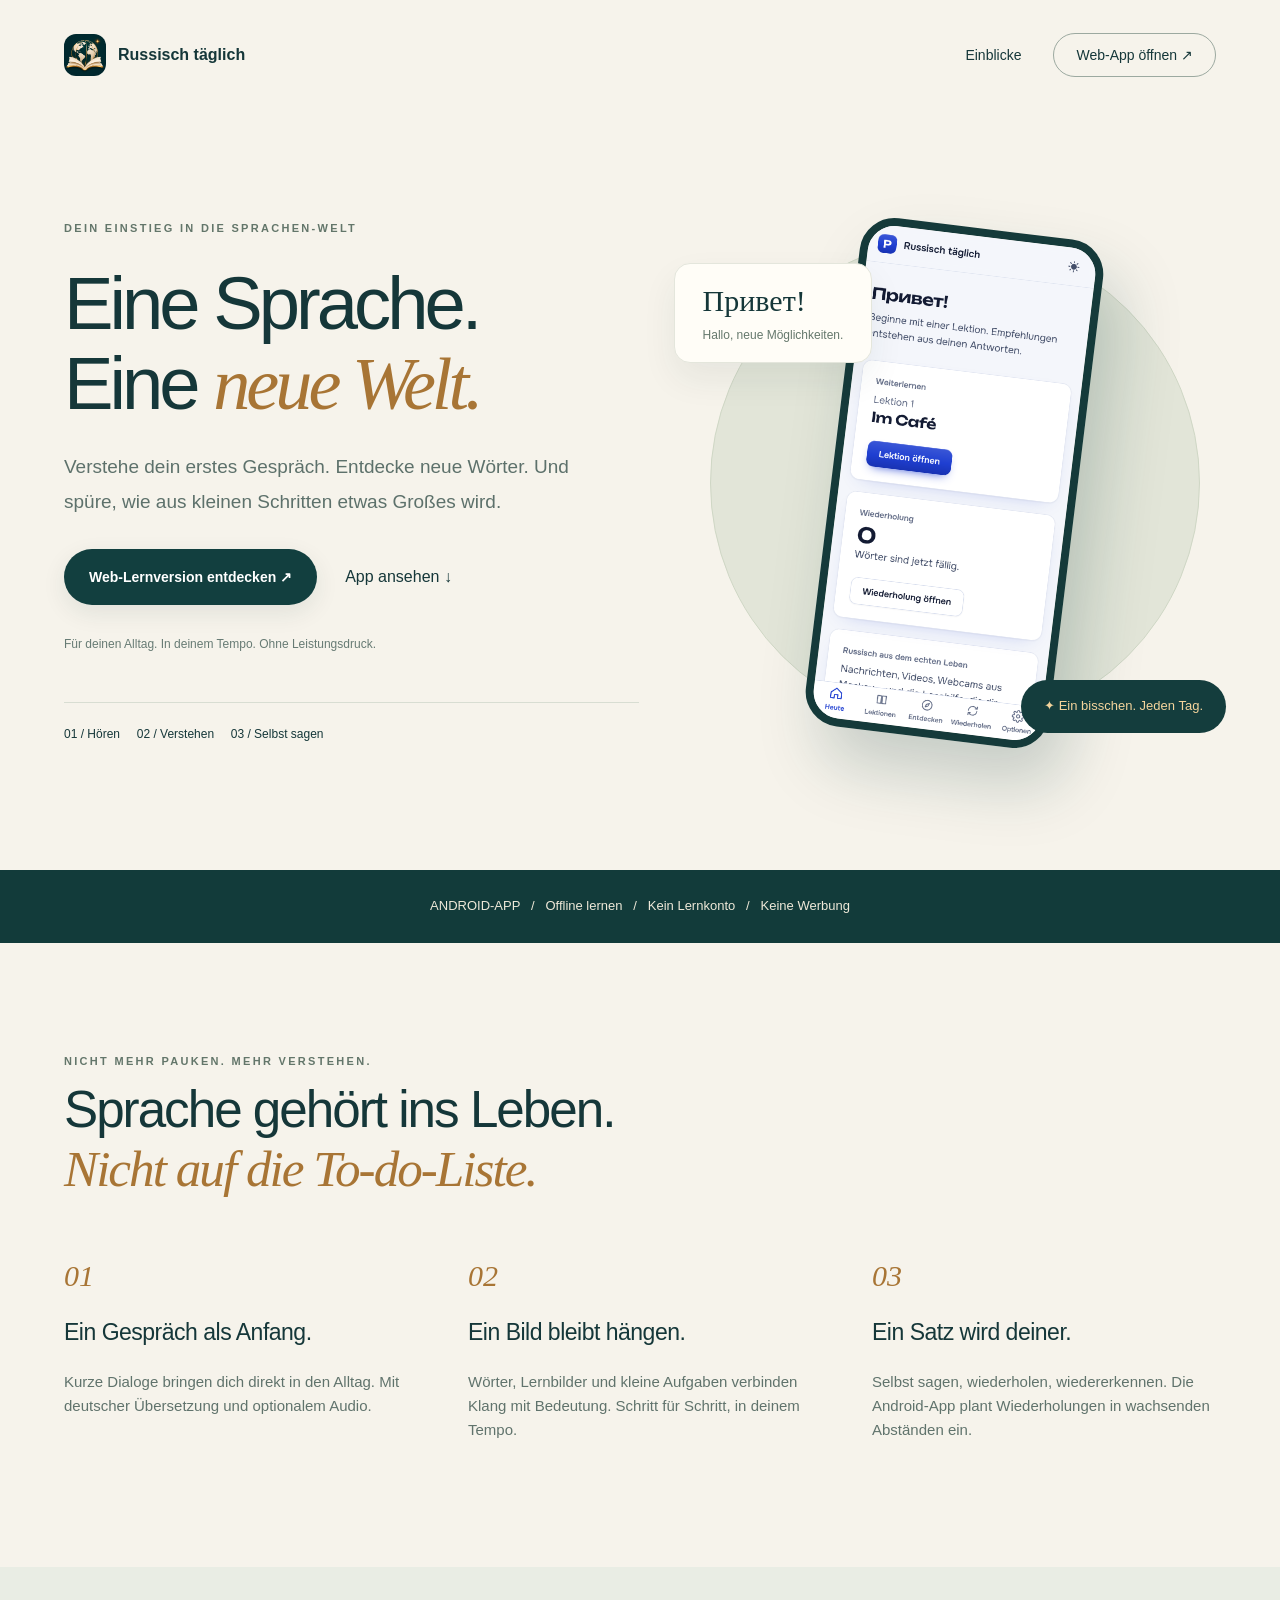
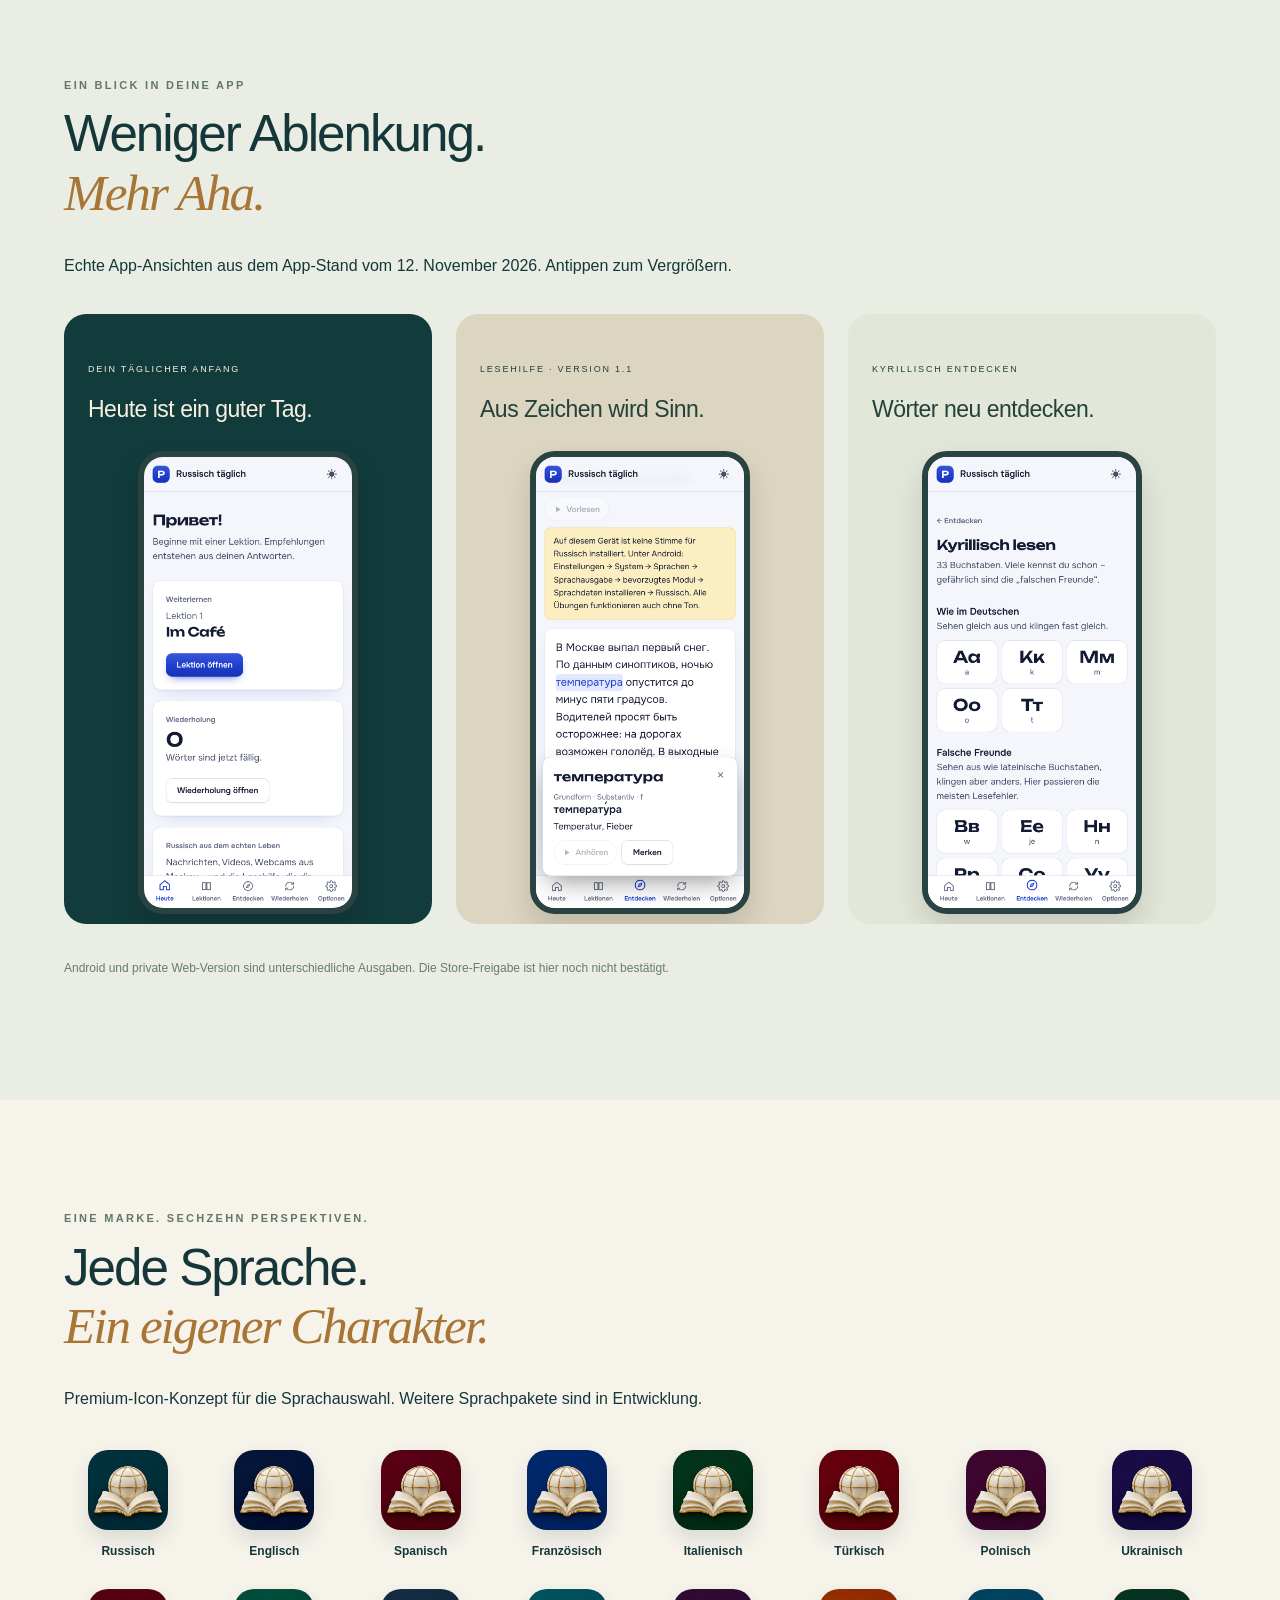
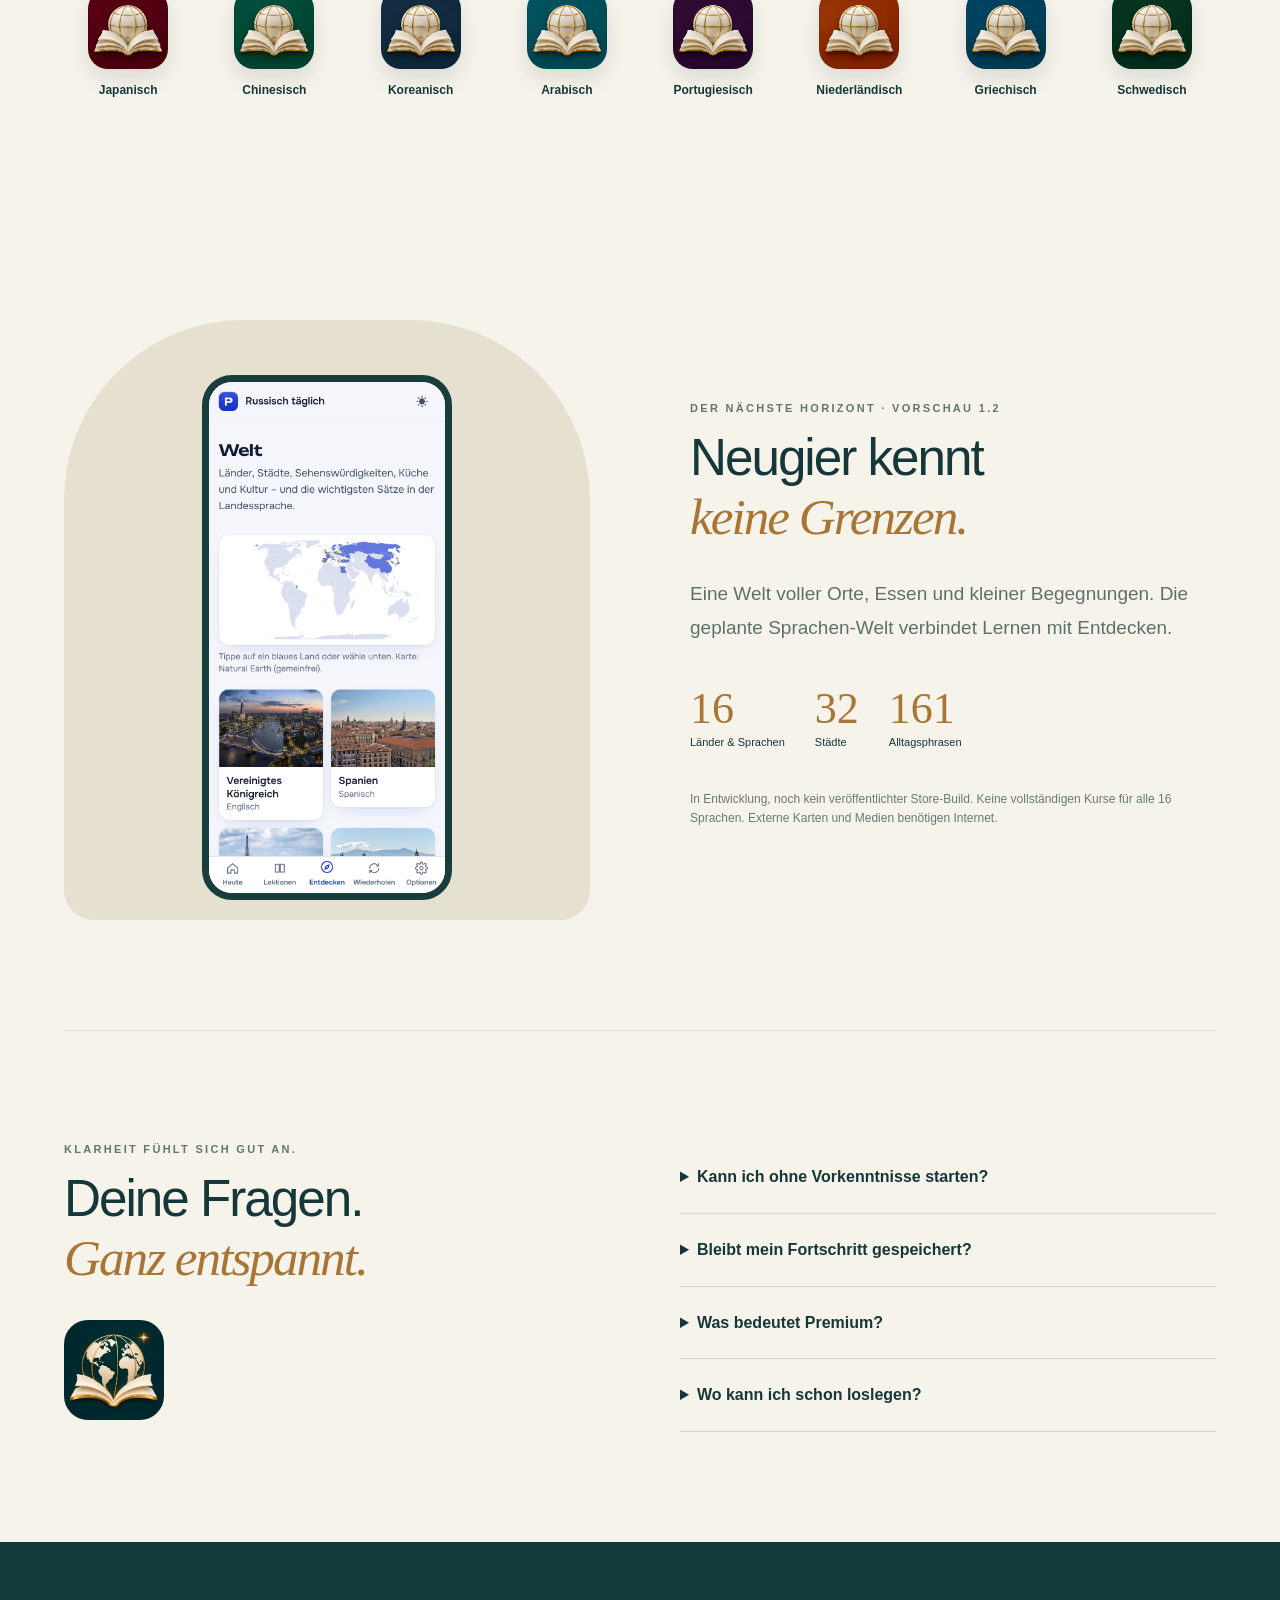
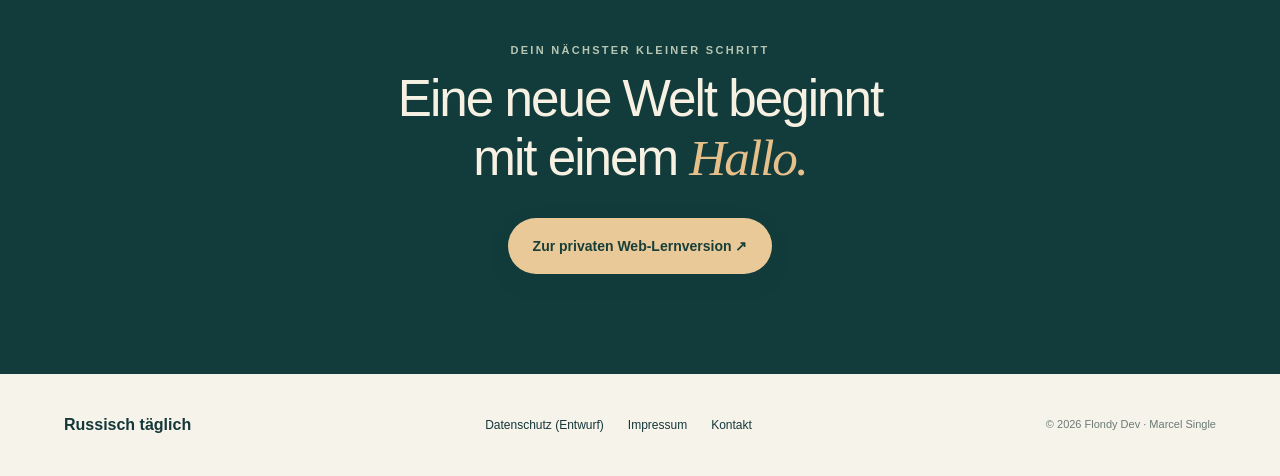
==== index.html @ 21b483c4 "Add files via upload" ====
<!doctype html><html lang="de"><head><meta charset="utf-8"><meta name="viewport" content="width=device-width,initial-scale=1"><title>Russisch täglich — Eine neue Welt</title><meta name="description" content="Dein Einstieg in die Sprachen-Welt. Kleine Lektionen, echte Alltagssprache."><link rel="icon" href="assets/premium-icon.png"><link rel="stylesheet" href="premium.css"></head><body><header class="wrap"><a class="brand" href="./"><img src="assets/premium-icon.png" alt="">Russisch täglich</a><nav><a href="#einblicke">Einblicke</a><a class="pill" href="https://marcels-russisch.ehhm-s.chatgpt.site/">Web-App öffnen ↗</a></nav></header><main><section class="hero wrap"><div><p class="eyebrow">DEIN EINSTIEG IN DIE SPRACHEN-WELT</p><h1>Eine Sprache.<br>Eine <em>neue Welt.</em></h1><p class="lead">Verstehe dein erstes Gespräch. Entdecke neue Wörter. Und spüre, wie aus kleinen Schritten etwas Großes wird.</p><div class="actions"><a class="button" href="https://marcels-russisch.ehhm-s.chatgpt.site/">Web-Lernversion entdecken ↗</a><a href="#einblicke">App ansehen ↓</a></div><p class="micro">Für deinen Alltag. In deinem Tempo. Ohne Leistungsdruck.</p><div class="promise">01 / Hören &nbsp; &nbsp; 02 / Verstehen &nbsp; &nbsp; 03 / Selbst sagen</div></div><div class="stage"><div class="orbit"></div><span class="hello" lang="ru">Привет!<small>Hallo, neue Möglichkeiten.</small></span><img class="phone" src="assets/today.png" alt="Echte Android-App-Ansicht: Startseite"><span class="note">✦ Ein bisschen. Jeden Tag.</span></div></section><div class="trust"><div class="wrap">ANDROID-APP &nbsp; / &nbsp; Offline lernen &nbsp; / &nbsp; Kein Lernkonto &nbsp; / &nbsp; Keine Werbung</div></div><section class="wrap section"><p class="eyebrow">NICHT MEHR PAUKEN. MEHR VERSTEHEN.</p><h2>Sprache gehört ins Leben.<br><em>Nicht auf die To-do-Liste.</em></h2><div class="three"><article><b>01</b><h3>Ein Gespräch als Anfang.</h3><p>Kurze Dialoge bringen dich direkt in den Alltag. Mit deutscher Übersetzung und optionalem Audio.</p></article><article><b>02</b><h3>Ein Bild bleibt hängen.</h3><p>Wörter, Lernbilder und kleine Aufgaben verbinden Klang mit Bedeutung. Schritt für Schritt, in deinem Tempo.</p></article><article><b>03</b><h3>Ein Satz wird deiner.</h3><p>Selbst sagen, wiederholen, wiedererkennen. Die Android-App plant Wiederholungen in wachsenden Abständen ein.</p></article></div></section><section id="einblicke" class="screens section"><div class="wrap"><p class="eyebrow">EIN BLICK IN DEINE APP</p><h2>Weniger Ablenkung.<br><em>Mehr Aha.</em></h2><p>Echte App-Ansichten aus dem App-Stand vom 12. November 2026. Antippen zum Vergrößern.</p><div class="gallery"><button data-image="today"><span>DEIN TÄGLICHER ANFANG</span><h3>Heute ist ein guter Tag.</h3><img src="assets/today.png" alt="Startseite vergrößern"></button><button data-image="reader"><span>LESEHILFE · VERSION 1.1</span><h3>Aus Zeichen wird Sinn.</h3><img src="assets/reader.png" alt="Lesehilfe vergrößern"></button><button data-image="alphabet"><span>KYRILLISCH ENTDECKEN</span><h3>Wörter neu entdecken.</h3><img src="assets/alphabet.png" alt="Alphabet vergrößern"></button></div><p class="micro">Android und private Web-Version sind unterschiedliche Ausgaben. Die Store-Freigabe ist hier noch nicht bestätigt.</p></div></section><section class="wrap section future"><div class="world"><img src="assets/world.png" alt="Entwicklungsvorschau der Weltkarte" loading="lazy"></div><div><p class="eyebrow">DER NÄCHSTE HORIZONT · VORSCHAU 1.2</p><h2>Neugier kennt<br><em>keine Grenzen.</em></h2><p class="lead">Eine Welt voller Orte, Essen und kleiner Begegnungen. Die geplante Sprachen-Welt verbindet Lernen mit Entdecken.</p><div class="stats"><div><strong>16</strong>Länder & Sprachen</div><div><strong>32</strong>Städte</div><div><strong>161</strong>Alltagsphrasen</div></div><p class="micro">In Entwicklung, noch kein veröffentlichter Store-Build. Keine vollständigen Kurse für alle 16 Sprachen. Externe Karten und Medien benötigen Internet.</p></div></section><section class="wrap section faq"><div><p class="eyebrow">KLARHEIT FÜHLT SICH GUT AN.</p><h2>Deine Fragen.<br><em>Ganz entspannt.</em></h2><img class="signature" src="assets/premium-icon.png" alt="Neues App-Icon mit Buch und Weltkugel"></div><div><details><summary>Kann ich ohne Vorkenntnisse starten?</summary><p>Kurze Lektionen, deutsche Übersetzungen und der Kyrillischbereich helfen dir beim Einstieg.</p></details><details><summary>Bleibt mein Fortschritt gespeichert?</summary><p>Android speichert lokal auf dem Gerät, mit Backup-Export. Die Web-Version speichert separat im Browser. Es gibt keine automatische Konto-Synchronisierung.</p></details><details><summary>Was bedeutet Premium?</summary><p>Die Android-Ausgabe sieht 5 kostenlose von 40 Lektionen vor. Weitere Inhalte und die vollständige Lesehilfe gehören zum Premium-Konzept. Verbindliche Preise und Verfügbarkeit werden erst im freigegebenen Store-Angebot angezeigt. Hier wird nichts verkauft.</p></details><details><summary>Wo kann ich schon loslegen?</summary><p>Die Buttons öffnen die bestehende private Web-Lernversion. Dafür kann eine Zugriffsfreigabe erforderlich sein. Ein Android-Download wird erst nach bestätigter Store-Freigabe verlinkt.</p></details></div></section><section class="closing"><p class="eyebrow">DEIN NÄCHSTER KLEINER SCHRITT</p><h2>Eine neue Welt beginnt<br>mit einem <em>Hallo.</em></h2><a class="button" href="https://marcels-russisch.ehhm-s.chatgpt.site/">Zur privaten Web-Lernversion ↗</a></section></main><footer class="wrap"><b>Russisch täglich</b><div><a href="datenschutz.html">Datenschutz (Entwurf)</a><a href="https://flondy.github.io/app-store/impressum.html">Impressum</a><a href="mailto:flondy.dev@gmail.com">Kontakt</a></div><small>© 2026 Flondy Dev · Marcel Single</small></footer><dialog id="viewer"><button id="close">Schließen ✕</button><img alt="Vergrößerte App-Ansicht"></dialog><script src="premium.js"></script></body></html>
---- premium.css ----
*{box-sizing:border-box}html{scroll-behavior:smooth}body{margin:0;background:#f6f3eb;color:#153739;font:16px/1.6 Arial,sans-serif}a{color:inherit;text-decoration:none}button{font:inherit;cursor:pointer}img{max-width:100%;display:block}.wrap{width:min(1200px,90%);margin:auto}header{height:110px;display:flex;align-items:center;justify-content:space-between;gap:20px}.brand{font-weight:700;display:flex;align-items:center;gap:12px}.brand img{width:42px;border-radius:12px}nav{display:flex;align-items:center;gap:32px;font-size:14px}.pill{border:1px solid #9ca9a0;padding:10px 22px;border-radius:40px}.hero{display:grid;grid-template-columns:1.1fr 1fr;align-items:center;min-height:760px;padding:55px 0 70px;gap:55px}.eyebrow{font-size:11px;letter-spacing:2.3px;font-weight:bold;color:#63766a}h1,h2,h3,p{margin-top:0}h1{font-size:clamp(52px,5.8vw,82px);letter-spacing:-4px;line-height:1.08;font-weight:500;margin:26px 0}em{font-family:Georgia,serif;font-weight:400;color:#a87535}h2{font-weight:500;font-size:clamp(36px,4vw,54px);line-height:1.15;letter-spacing:-2px;margin-bottom:30px}h3{font-size:23px;line-height:1.25;font-weight:500;letter-spacing:-.5px}.lead{font-size:19px;max-width:510px;color:#5d716b;line-height:1.8}.actions{display:flex;gap:28px;align-items:center;margin:30px 0}.button{display:inline-block;padding:17px 25px;border-radius:40px;background:#123f3f;color:#fff;font-size:14px;font-weight:bold;box-shadow:0 8px 24px #163b3717}.button:hover{background:#28605a}.micro{font-size:12px;color:#677b74;max-width:700px}.promise{border-top:1px solid #d8ddd2;margin-top:48px;padding-top:22px;font-size:12px}.stage{position:relative;min-height:600px;display:flex;justify-content:center;align-items:center}.orbit{position:absolute;width:490px;height:490px;background:#e2e5d8;border-radius:50%;border:1px solid #cfd7c5}.phone{width:245px;border:8px solid #153a3a;border-radius:35px;box-shadow:20px 35px 65px #0d383b35;transform:rotate(7deg);z-index:1}.hello{position:absolute;z-index:2;top:80px;left:-20px;background:#fffdf7;padding:20px 28px;border:1px solid #e4e6dc;border-radius:16px;font:30px Georgia;box-shadow:0 16px 35px #173b3b12}.hello small{display:block;font:12px Arial;margin-top:10px;color:#65786c}.note{position:absolute;z-index:2;bottom:50px;right:-10px;background:#143d3d;color:#f4d49c;padding:16px 23px;border-radius:50px;font-size:13px}.trust{background:#123b3a;color:#eee9d9;padding:26px 0;text-align:center;font-size:13px}.section{padding:110px 0}.three{display:grid;grid-template-columns:repeat(3,1fr);gap:60px;margin-top:60px}.three b{display:block;color:#a87535;font:italic 30px Georgia;margin-bottom:25px}.three p{font-size:15px;color:#60736c}.screens{background:#e9ede4}.gallery{display:grid;grid-template-columns:repeat(3,1fr);gap:24px;margin:35px 0}.gallery button{background:#123b3b;color:#f7f1e3;border:0;border-radius:22px;padding:30px 24px 0;overflow:hidden;text-align:left;height:610px}.gallery button:nth-child(2){background:#dcd5bf;color:#24423a}.gallery button:nth-child(3){background:#e2e7d9;color:#24423a}.gallery span{font-size:9px;letter-spacing:1.8px}.gallery h3{margin-top:15px}.gallery img{width:220px;margin:28px auto 0;border:6px solid #294342;border-radius:25px;box-shadow:0 15px 30px #0002}.gallery button:hover img{transform:translateY(-6px);transition:.3s}.future{display:grid;grid-template-columns:1fr 1fr;gap:100px;align-items:center}.world{background:#e5e0cf;border-radius:180px 180px 30px 30px;height:600px;overflow:hidden;padding:55px 65px 0}.world img{width:250px;margin:auto;border:7px solid #193c3d;border-radius:30px}.stats{display:flex;gap:30px;margin:38px 0;font-size:11px}.stats strong{display:block;font:44px Georgia;color:#a87535}.faq{border-top:1px solid #d7ded3;display:grid;grid-template-columns:1fr 1fr;gap:80px}.signature{width:100px;border-radius:24px;margin-top:32px}details{border-bottom:1px solid #cfd8cc;padding:23px 0}summary{cursor:pointer;font-weight:600}details p{padding-top:18px;font-size:14px;color:#62756d}.closing{text-align:center;background:#123b3b;color:#f7f1e3;padding:100px 20px}.closing .eyebrow{color:#b6c6b2}.closing em{color:#e6c08b}.closing .button{background:#e8c997;color:#183e39}footer{padding:38px 0;display:flex;gap:30px;flex-wrap:wrap;align-items:center;justify-content:space-between}footer div{display:flex;gap:24px;font-size:12px}footer small{font-size:11px;color:#6a7b73}dialog{border:0;padding:18px;border-radius:20px;background:#f5f3eb;max-height:95vh}dialog img{height:80vh;width:auto;margin:auto}dialog button{display:block;margin:0 0 12px auto;background:none;border:0}dialog::backdrop{background:#062828dc}:focus-visible{outline:3px solid #b47f37;outline-offset:5px}@media(max-width:800px){header{height:85px}nav>a:not(.pill){display:none}nav{gap:0}.brand{font-size:14px}.pill{font-size:11px;padding:8px 12px}.hero{grid-template-columns:1fr;gap:5px;padding-top:35px;min-height:auto}h1{letter-spacing:-2px}.hero .lead{font-size:17px}.stage{min-height:570px}.orbit{width:340px;height:340px}.hello{left:0;top:80px}.note{right:0}.actions{gap:16px;flex-wrap:wrap}.section{padding:70px 0}.three{grid-template-columns:1fr;gap:25px}.three b{margin-bottom:12px}.gallery{grid-template-columns:1fr}.gallery button{height:610px;max-width:420px;width:100%;margin:auto}.future,.faq{grid-template-columns:1fr;gap:40px}.world{height:500px;padding:35px 35px 0}.future>div:last-child{grid-row:1}.stats{gap:24px}.closing{padding:70px 20px}footer{display:block}footer div{margin:20px 0}dialog img{height:auto;max-height:78vh}.signature{display:none}}@media(prefers-reduced-motion:reduce){html{scroll-behavior:auto}*{transition:none!important}}
.language-grid{display:grid;grid-template-columns:repeat(8,1fr);gap:28px 18px;margin-top:38px}.language-grid>div{text-align:center;font-size:12px}.language-icon{display:block;width:80px;height:80px;margin:0 auto 12px;border-radius:20px;background-image:url('assets/language-icons.png');background-size:400% 400%;box-shadow:0 10px 20px #163b3720}@media(max-width:800px){.language-grid{grid-template-columns:repeat(4,1fr);gap:22px 8px}.language-icon{width:65px;height:65px;border-radius:16px}.language-grid>div{font-size:10px}}
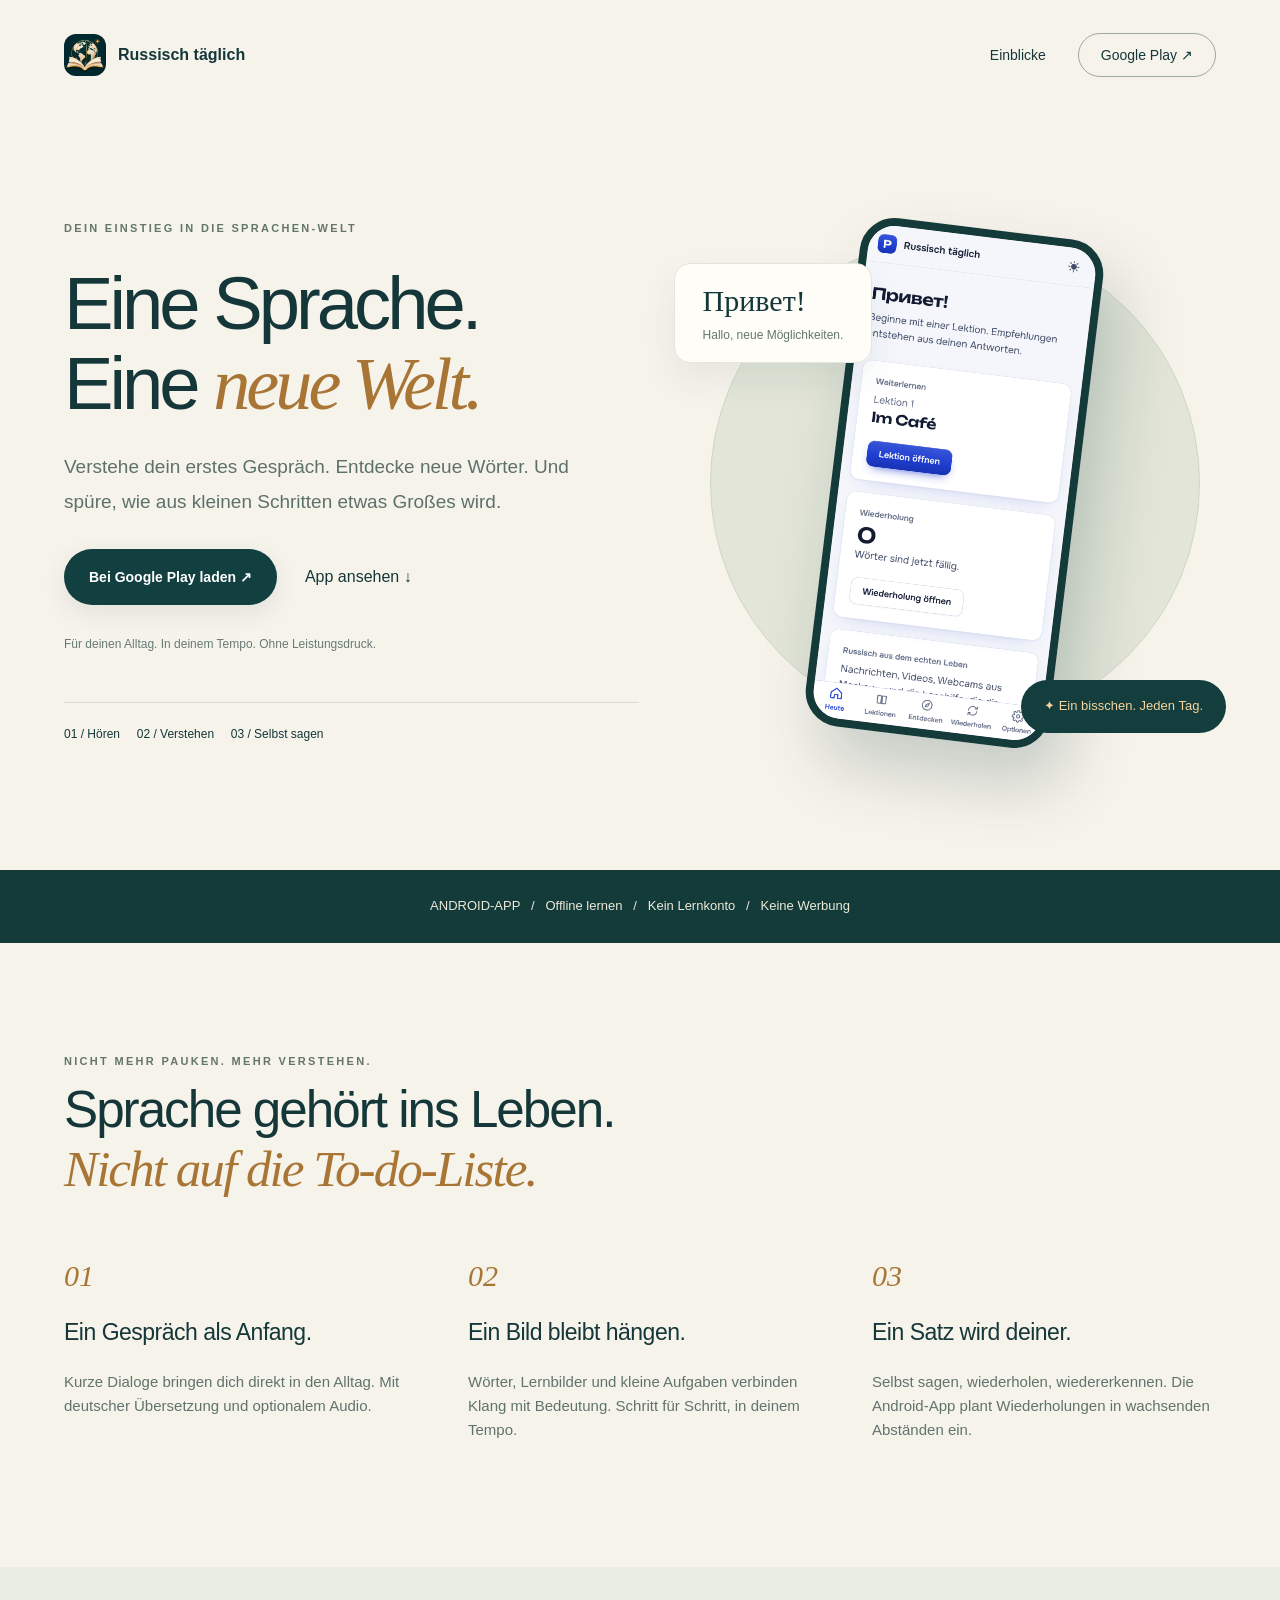
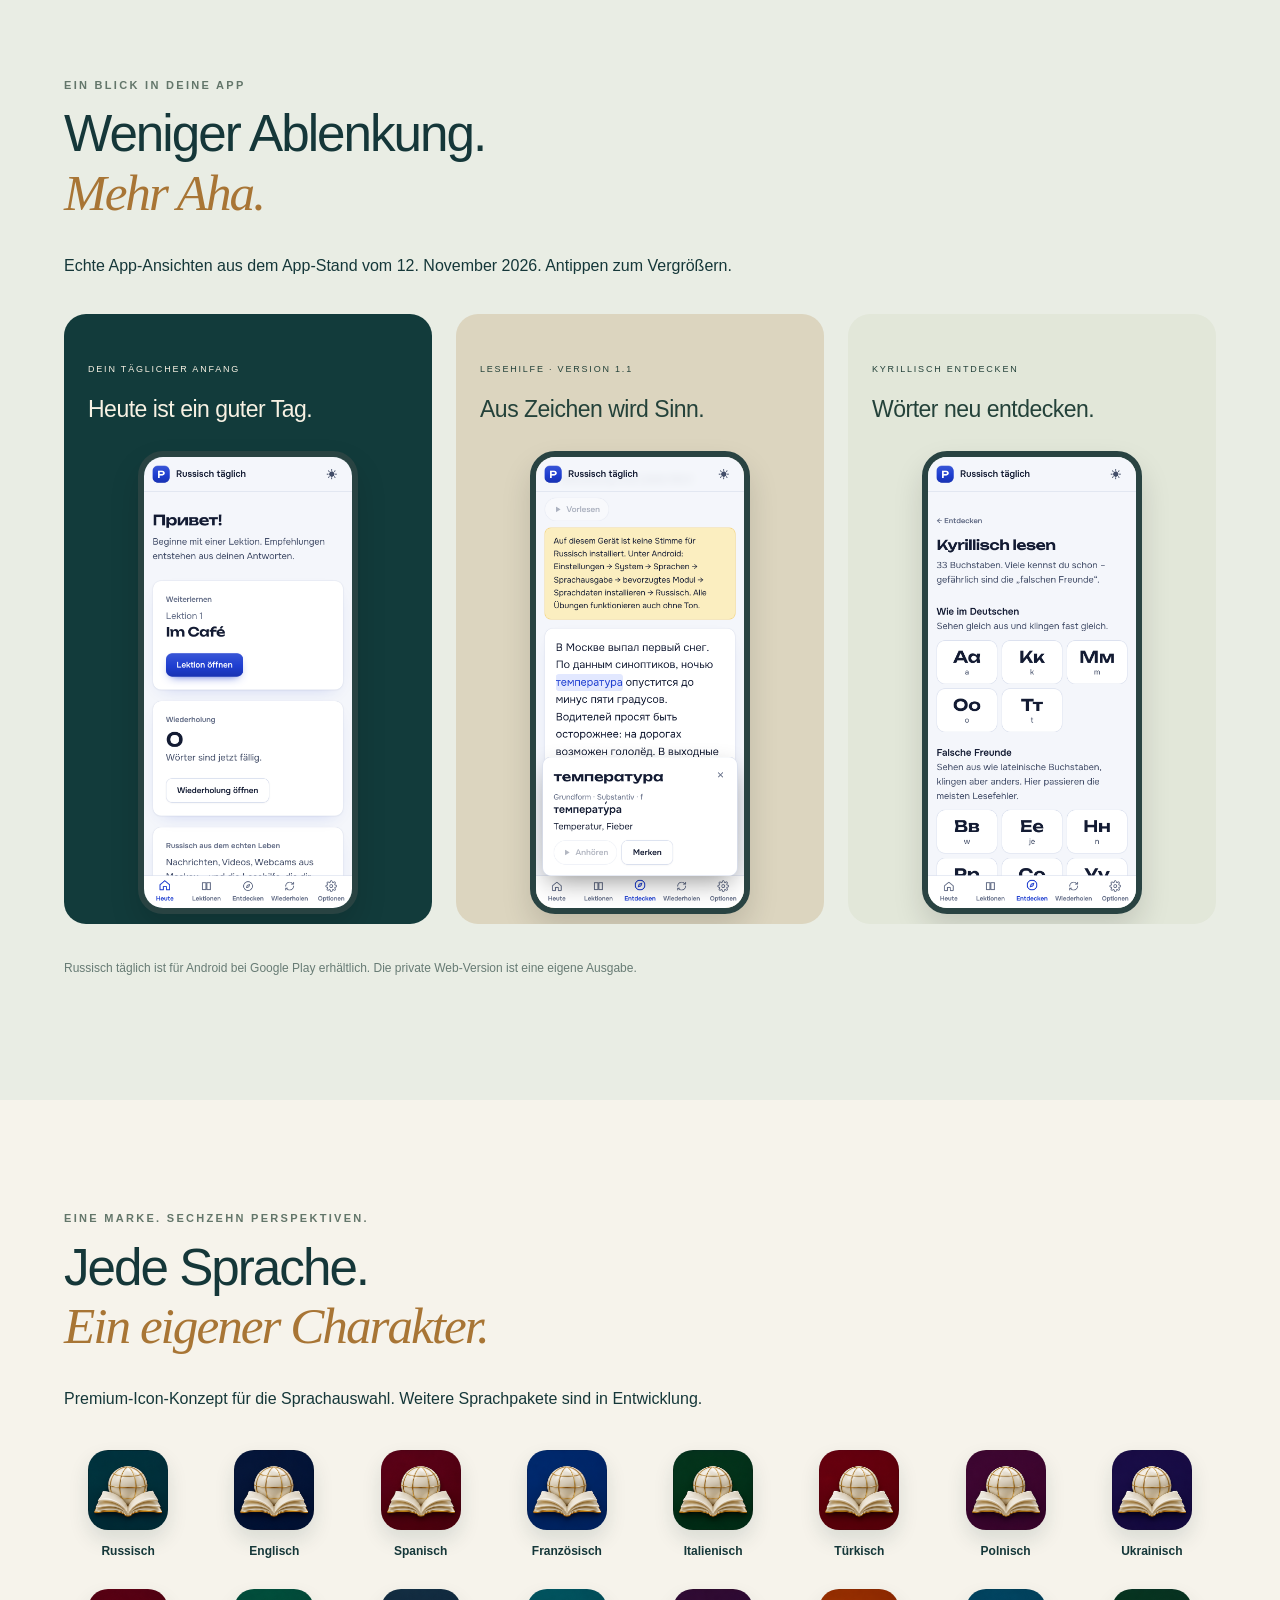
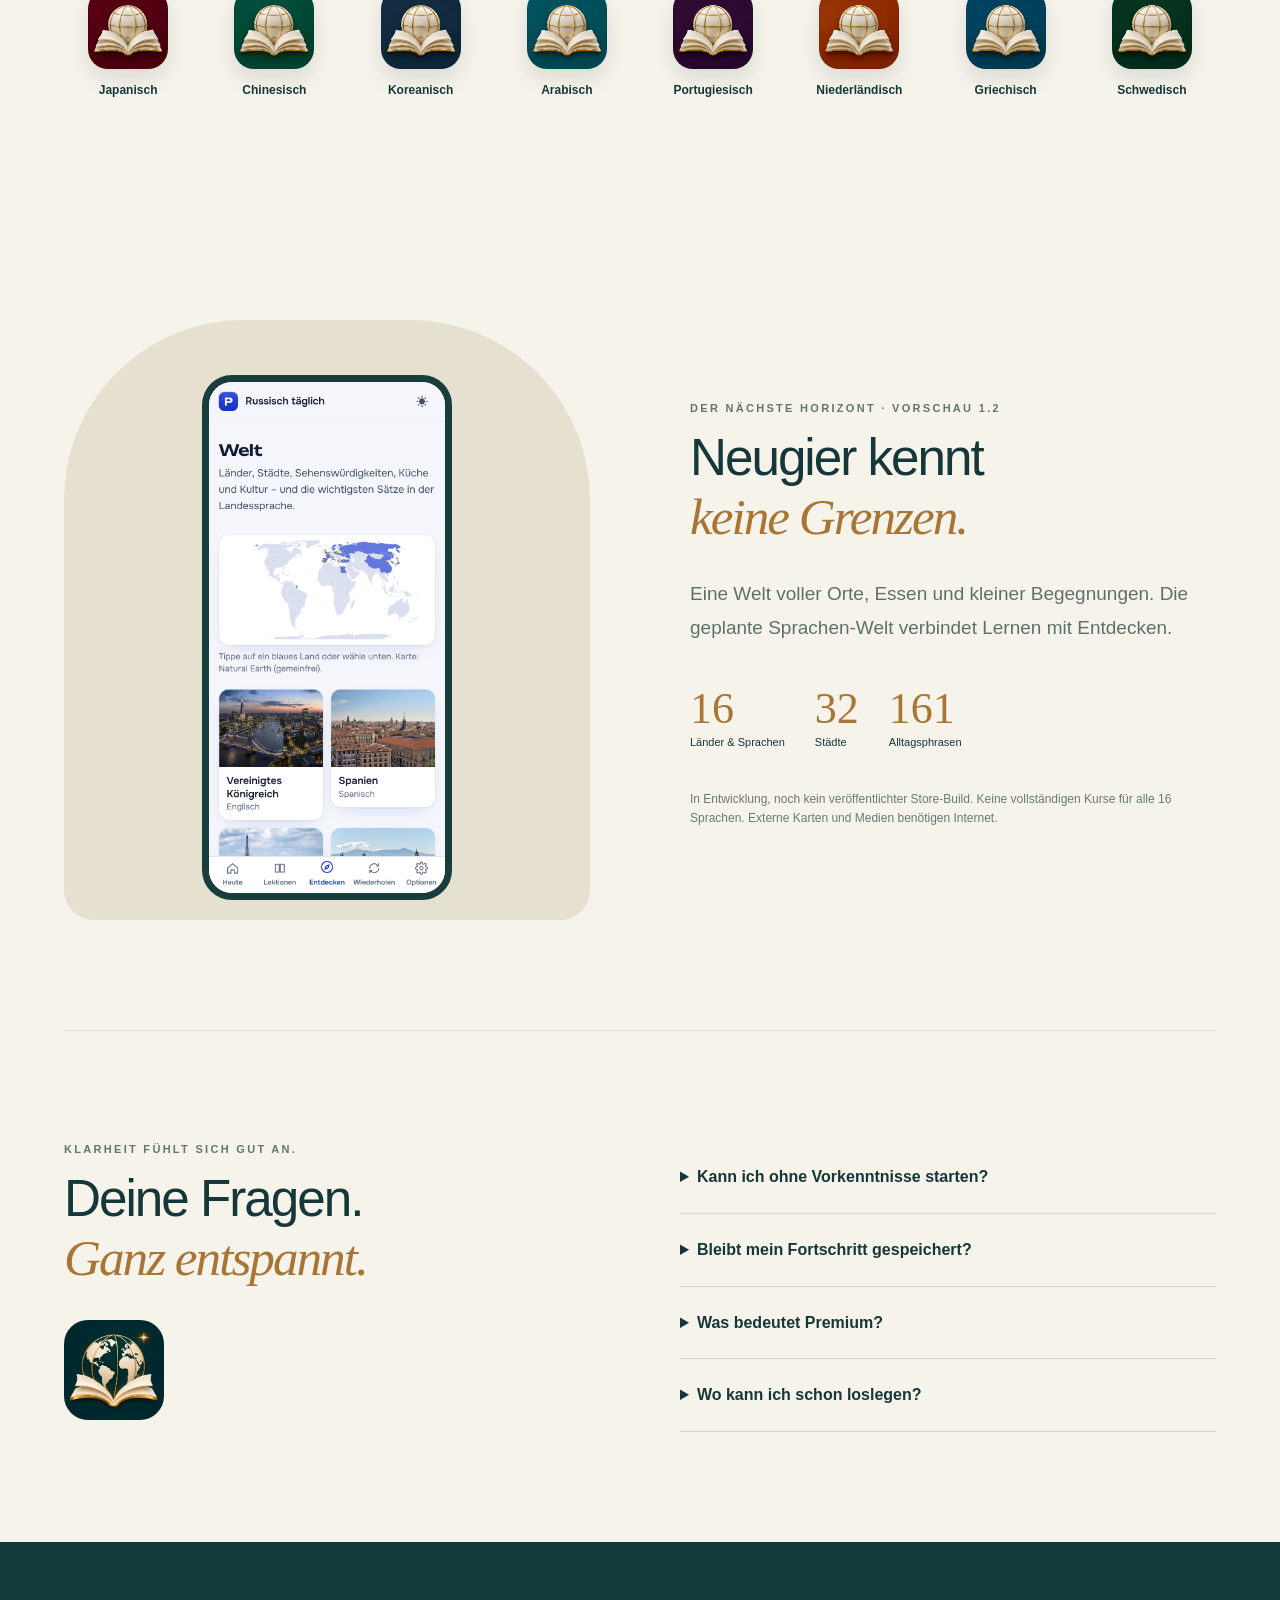
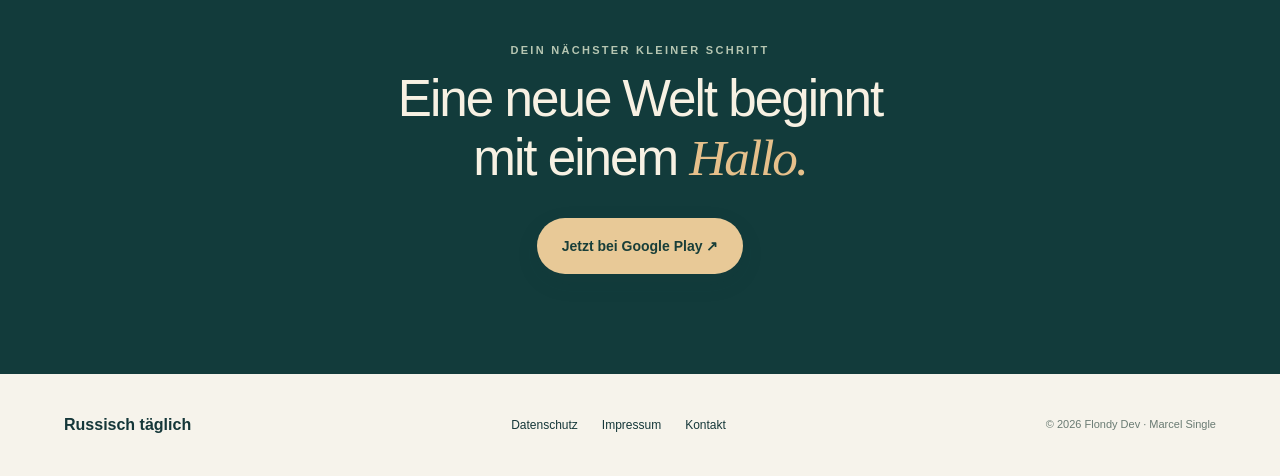
==== commit 4ecec145: "Google-Play-Link (App ist live), Datenschutz ohne Entwurf-Hinweis, Vorschau-Tags Co-Authored-By: Cla" ====
--- a/index.html
+++ b/index.html
@@ -1 +1 @@
-<!doctype html><html lang="de"><head><meta charset="utf-8"><meta name="viewport" content="width=device-width,initial-scale=1"><title>Russisch täglich — Eine neue Welt</title><meta name="description" content="Dein Einstieg in die Sprachen-Welt. Kleine Lektionen, echte Alltagssprache."><link rel="icon" href="assets/premium-icon.png"><link rel="stylesheet" href="premium.css"></head><body><header class="wrap"><a class="brand" href="./"><img src="assets/premium-icon.png" alt="">Russisch täglich</a><nav><a href="#einblicke">Einblicke</a><a class="pill" href="https://marcels-russisch.ehhm-s.chatgpt.site/">Web-App öffnen ↗</a></nav></header><main><section class="hero wrap"><div><p class="eyebrow">DEIN EINSTIEG IN DIE SPRACHEN-WELT</p><h1>Eine Sprache.<br>Eine <em>neue Welt.</em></h1><p class="lead">Verstehe dein erstes Gespräch. Entdecke neue Wörter. Und spüre, wie aus kleinen Schritten etwas Großes wird.</p><div class="actions"><a class="button" href="https://marcels-russisch.ehhm-s.chatgpt.site/">Web-Lernversion entdecken ↗</a><a href="#einblicke">App ansehen ↓</a></div><p class="micro">Für deinen Alltag. In deinem Tempo. Ohne Leistungsdruck.</p><div class="promise">01 / Hören &nbsp; &nbsp; 02 / Verstehen &nbsp; &nbsp; 03 / Selbst sagen</div></div><div class="stage"><div class="orbit"></div><span class="hello" lang="ru">Привет!<small>Hallo, neue Möglichkeiten.</small></span><img class="phone" src="assets/today.png" alt="Echte Android-App-Ansicht: Startseite"><span class="note">✦ Ein bisschen. Jeden Tag.</span></div></section><div class="trust"><div class="wrap">ANDROID-APP &nbsp; / &nbsp; Offline lernen &nbsp; / &nbsp; Kein Lernkonto &nbsp; / &nbsp; Keine Werbung</div></div><section class="wrap section"><p class="eyebrow">NICHT MEHR PAUKEN. MEHR VERSTEHEN.</p><h2>Sprache gehört ins Leben.<br><em>Nicht auf die To-do-Liste.</em></h2><div class="three"><article><b>01</b><h3>Ein Gespräch als Anfang.</h3><p>Kurze Dialoge bringen dich direkt in den Alltag. Mit deutscher Übersetzung und optionalem Audio.</p></article><article><b>02</b><h3>Ein Bild bleibt hängen.</h3><p>Wörter, Lernbilder und kleine Aufgaben verbinden Klang mit Bedeutung. Schritt für Schritt, in deinem Tempo.</p></article><article><b>03</b><h3>Ein Satz wird deiner.</h3><p>Selbst sagen, wiederholen, wiedererkennen. Die Android-App plant Wiederholungen in wachsenden Abständen ein.</p></article></div></section><section id="einblicke" class="screens section"><div class="wrap"><p class="eyebrow">EIN BLICK IN DEINE APP</p><h2>Weniger Ablenkung.<br><em>Mehr Aha.</em></h2><p>Echte App-Ansichten aus dem App-Stand vom 12. November 2026. Antippen zum Vergrößern.</p><div class="gallery"><button data-image="today"><span>DEIN TÄGLICHER ANFANG</span><h3>Heute ist ein guter Tag.</h3><img src="assets/today.png" alt="Startseite vergrößern"></button><button data-image="reader"><span>LESEHILFE · VERSION 1.1</span><h3>Aus Zeichen wird Sinn.</h3><img src="assets/reader.png" alt="Lesehilfe vergrößern"></button><button data-image="alphabet"><span>KYRILLISCH ENTDECKEN</span><h3>Wörter neu entdecken.</h3><img src="assets/alphabet.png" alt="Alphabet vergrößern"></button></div><p class="micro">Android und private Web-Version sind unterschiedliche Ausgaben. Die Store-Freigabe ist hier noch nicht bestätigt.</p></div></section><section class="wrap section future"><div class="world"><img src="assets/world.png" alt="Entwicklungsvorschau der Weltkarte" loading="lazy"></div><div><p class="eyebrow">DER NÄCHSTE HORIZONT · VORSCHAU 1.2</p><h2>Neugier kennt<br><em>keine Grenzen.</em></h2><p class="lead">Eine Welt voller Orte, Essen und kleiner Begegnungen. Die geplante Sprachen-Welt verbindet Lernen mit Entdecken.</p><div class="stats"><div><strong>16</strong>Länder & Sprachen</div><div><strong>32</strong>Städte</div><div><strong>161</strong>Alltagsphrasen</div></div><p class="micro">In Entwicklung, noch kein veröffentlichter Store-Build. Keine vollständigen Kurse für alle 16 Sprachen. Externe Karten und Medien benötigen Internet.</p></div></section><section class="wrap section faq"><div><p class="eyebrow">KLARHEIT FÜHLT SICH GUT AN.</p><h2>Deine Fragen.<br><em>Ganz entspannt.</em></h2><img class="signature" src="assets/premium-icon.png" alt="Neues App-Icon mit Buch und Weltkugel"></div><div><details><summary>Kann ich ohne Vorkenntnisse starten?</summary><p>Kurze Lektionen, deutsche Übersetzungen und der Kyrillischbereich helfen dir beim Einstieg.</p></details><details><summary>Bleibt mein Fortschritt gespeichert?</summary><p>Android speichert lokal auf dem Gerät, mit Backup-Export. Die Web-Version speichert separat im Browser. Es gibt keine automatische Konto-Synchronisierung.</p></details><details><summary>Was bedeutet Premium?</summary><p>Die Android-Ausgabe sieht 5 kostenlose von 40 Lektionen vor. Weitere Inhalte und die vollständige Lesehilfe gehören zum Premium-Konzept. Verbindliche Preise und Verfügbarkeit werden erst im freigegebenen Store-Angebot angezeigt. Hier wird nichts verkauft.</p></details><details><summary>Wo kann ich schon loslegen?</summary><p>Die Buttons öffnen die bestehende private Web-Lernversion. Dafür kann eine Zugriffsfreigabe erforderlich sein. Ein Android-Download wird erst nach bestätigter Store-Freigabe verlinkt.</p></details></div></section><section class="closing"><p class="eyebrow">DEIN NÄCHSTER KLEINER SCHRITT</p><h2>Eine neue Welt beginnt<br>mit einem <em>Hallo.</em></h2><a class="button" href="https://marcels-russisch.ehhm-s.chatgpt.site/">Zur privaten Web-Lernversion ↗</a></section></main><footer class="wrap"><b>Russisch täglich</b><div><a href="datenschutz.html">Datenschutz (Entwurf)</a><a href="https://flondy.github.io/app-store/impressum.html">Impressum</a><a href="mailto:flondy.dev@gmail.com">Kontakt</a></div><small>© 2026 Flondy Dev · Marcel Single</small></footer><dialog id="viewer"><button id="close">Schließen ✕</button><img alt="Vergrößerte App-Ansicht"></dialog><script src="premium.js"></script></body></html>
+<!doctype html><html lang="de"><head><meta charset="utf-8"><meta name="viewport" content="width=device-width,initial-scale=1"><title>Russisch täglich — Eine neue Welt</title><meta name="description" content="Dein Einstieg in die Sprachen-Welt. Kleine Lektionen, echte Alltagssprache."><link rel="icon" href="assets/premium-icon.png"><link rel="stylesheet" href="premium.css"><link rel="canonical" href="https://marcel-2025.github.io/Wortreise-Sprachatlas/"><meta property="og:type" content="website"><meta property="og:url" content="https://marcel-2025.github.io/Wortreise-Sprachatlas/"><meta property="og:title" content="Russisch täglich – Eine neue Welt"><meta property="og:description" content="Kleine Lektionen, echte Alltagssprache. Russisch täglich für Android bei Google Play."><meta property="og:image" content="https://marcel-2025.github.io/Wortreise-Sprachatlas/assets/today.png"><meta name="twitter:card" content="summary_large_image"></head><body><header class="wrap"><a class="brand" href="./"><img src="assets/premium-icon.png" alt="">Russisch täglich</a><nav><a href="#einblicke">Einblicke</a><a class="pill" href="https://play.google.com/store/apps/details?id=dev.flondy.russisch" target="_blank" rel="noopener">Google Play ↗</a></nav></header><main><section class="hero wrap"><div><p class="eyebrow">DEIN EINSTIEG IN DIE SPRACHEN-WELT</p><h1>Eine Sprache.<br>Eine <em>neue Welt.</em></h1><p class="lead">Verstehe dein erstes Gespräch. Entdecke neue Wörter. Und spüre, wie aus kleinen Schritten etwas Großes wird.</p><div class="actions"><a class="button" href="https://play.google.com/store/apps/details?id=dev.flondy.russisch" target="_blank" rel="noopener">Bei Google Play laden ↗</a><a href="#einblicke">App ansehen ↓</a></div><p class="micro">Für deinen Alltag. In deinem Tempo. Ohne Leistungsdruck.</p><div class="promise">01 / Hören &nbsp; &nbsp; 02 / Verstehen &nbsp; &nbsp; 03 / Selbst sagen</div></div><div class="stage"><div class="orbit"></div><span class="hello" lang="ru">Привет!<small>Hallo, neue Möglichkeiten.</small></span><img class="phone" src="assets/today.png" alt="Echte Android-App-Ansicht: Startseite"><span class="note">✦ Ein bisschen. Jeden Tag.</span></div></section><div class="trust"><div class="wrap">ANDROID-APP &nbsp; / &nbsp; Offline lernen &nbsp; / &nbsp; Kein Lernkonto &nbsp; / &nbsp; Keine Werbung</div></div><section class="wrap section"><p class="eyebrow">NICHT MEHR PAUKEN. MEHR VERSTEHEN.</p><h2>Sprache gehört ins Leben.<br><em>Nicht auf die To-do-Liste.</em></h2><div class="three"><article><b>01</b><h3>Ein Gespräch als Anfang.</h3><p>Kurze Dialoge bringen dich direkt in den Alltag. Mit deutscher Übersetzung und optionalem Audio.</p></article><article><b>02</b><h3>Ein Bild bleibt hängen.</h3><p>Wörter, Lernbilder und kleine Aufgaben verbinden Klang mit Bedeutung. Schritt für Schritt, in deinem Tempo.</p></article><article><b>03</b><h3>Ein Satz wird deiner.</h3><p>Selbst sagen, wiederholen, wiedererkennen. Die Android-App plant Wiederholungen in wachsenden Abständen ein.</p></article></div></section><section id="einblicke" class="screens section"><div class="wrap"><p class="eyebrow">EIN BLICK IN DEINE APP</p><h2>Weniger Ablenkung.<br><em>Mehr Aha.</em></h2><p>Echte App-Ansichten aus dem App-Stand vom 12. November 2026. Antippen zum Vergrößern.</p><div class="gallery"><button data-image="today"><span>DEIN TÄGLICHER ANFANG</span><h3>Heute ist ein guter Tag.</h3><img src="assets/today.png" alt="Startseite vergrößern"></button><button data-image="reader"><span>LESEHILFE · VERSION 1.1</span><h3>Aus Zeichen wird Sinn.</h3><img src="assets/reader.png" alt="Lesehilfe vergrößern"></button><button data-image="alphabet"><span>KYRILLISCH ENTDECKEN</span><h3>Wörter neu entdecken.</h3><img src="assets/alphabet.png" alt="Alphabet vergrößern"></button></div><p class="micro">Russisch täglich ist für Android bei Google Play erhältlich. Die private Web-Version ist eine eigene Ausgabe.</p></div></section><section class="wrap section future"><div class="world"><img src="assets/world.png" alt="Entwicklungsvorschau der Weltkarte" loading="lazy"></div><div><p class="eyebrow">DER NÄCHSTE HORIZONT · VORSCHAU 1.2</p><h2>Neugier kennt<br><em>keine Grenzen.</em></h2><p class="lead">Eine Welt voller Orte, Essen und kleiner Begegnungen. Die geplante Sprachen-Welt verbindet Lernen mit Entdecken.</p><div class="stats"><div><strong>16</strong>Länder & Sprachen</div><div><strong>32</strong>Städte</div><div><strong>161</strong>Alltagsphrasen</div></div><p class="micro">In Entwicklung, noch kein veröffentlichter Store-Build. Keine vollständigen Kurse für alle 16 Sprachen. Externe Karten und Medien benötigen Internet.</p></div></section><section class="wrap section faq"><div><p class="eyebrow">KLARHEIT FÜHLT SICH GUT AN.</p><h2>Deine Fragen.<br><em>Ganz entspannt.</em></h2><img class="signature" src="assets/premium-icon.png" alt="Neues App-Icon mit Buch und Weltkugel"></div><div><details><summary>Kann ich ohne Vorkenntnisse starten?</summary><p>Kurze Lektionen, deutsche Übersetzungen und der Kyrillischbereich helfen dir beim Einstieg.</p></details><details><summary>Bleibt mein Fortschritt gespeichert?</summary><p>Android speichert lokal auf dem Gerät, mit Backup-Export. Die Web-Version speichert separat im Browser. Es gibt keine automatische Konto-Synchronisierung.</p></details><details><summary>Was bedeutet Premium?</summary><p>Die Android-Ausgabe sieht 5 kostenlose von 40 Lektionen vor. Weitere Inhalte und die vollständige Lesehilfe gehören zum Premium-Konzept. Den aktuellen Preis siehst du bei Google Play. Hier auf der Website wird nichts verkauft.</p></details><details><summary>Wo kann ich schon loslegen?</summary><p>Die Android-App lädst du bei <a href="https://play.google.com/store/apps/details?id=dev.flondy.russisch" target="_blank" rel="noopener">Google Play</a>. Daneben gibt es eine <a href="https://marcels-russisch.ehhm-s.chatgpt.site/" target="_blank" rel="noopener">private Web-Lernversion</a>, für die eine Zugriffsfreigabe nötig sein kann.</p></details></div></section><section class="closing"><p class="eyebrow">DEIN NÄCHSTER KLEINER SCHRITT</p><h2>Eine neue Welt beginnt<br>mit einem <em>Hallo.</em></h2><a class="button" href="https://play.google.com/store/apps/details?id=dev.flondy.russisch" target="_blank" rel="noopener">Jetzt bei Google Play ↗</a></section></main><footer class="wrap"><b>Russisch täglich</b><div><a href="datenschutz.html">Datenschutz</a><a href="https://flondy.github.io/app-store/impressum.html">Impressum</a><a href="mailto:flondy.dev@gmail.com">Kontakt</a></div><small>© 2026 Flondy Dev · Marcel Single</small></footer><dialog id="viewer"><button id="close">Schließen ✕</button><img alt="Vergrößerte App-Ansicht"></dialog><script src="premium.js"></script></body></html>
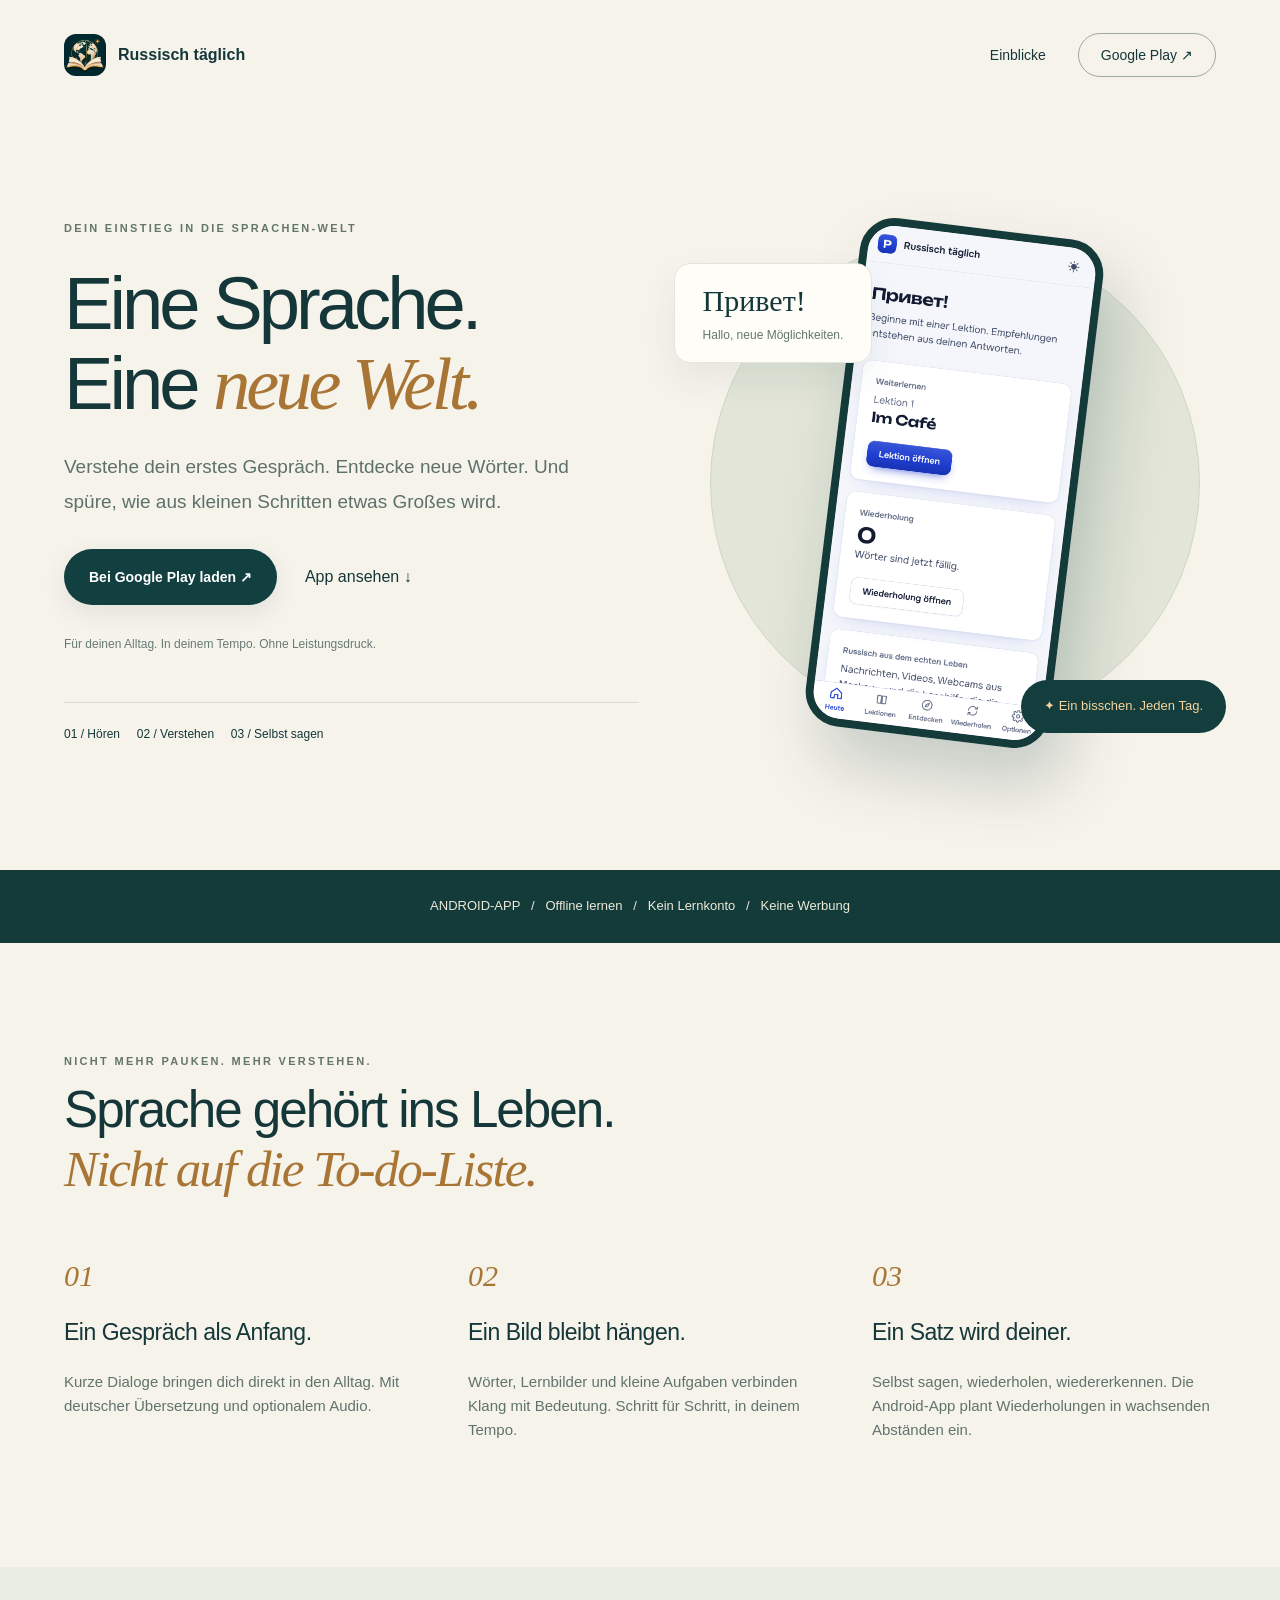
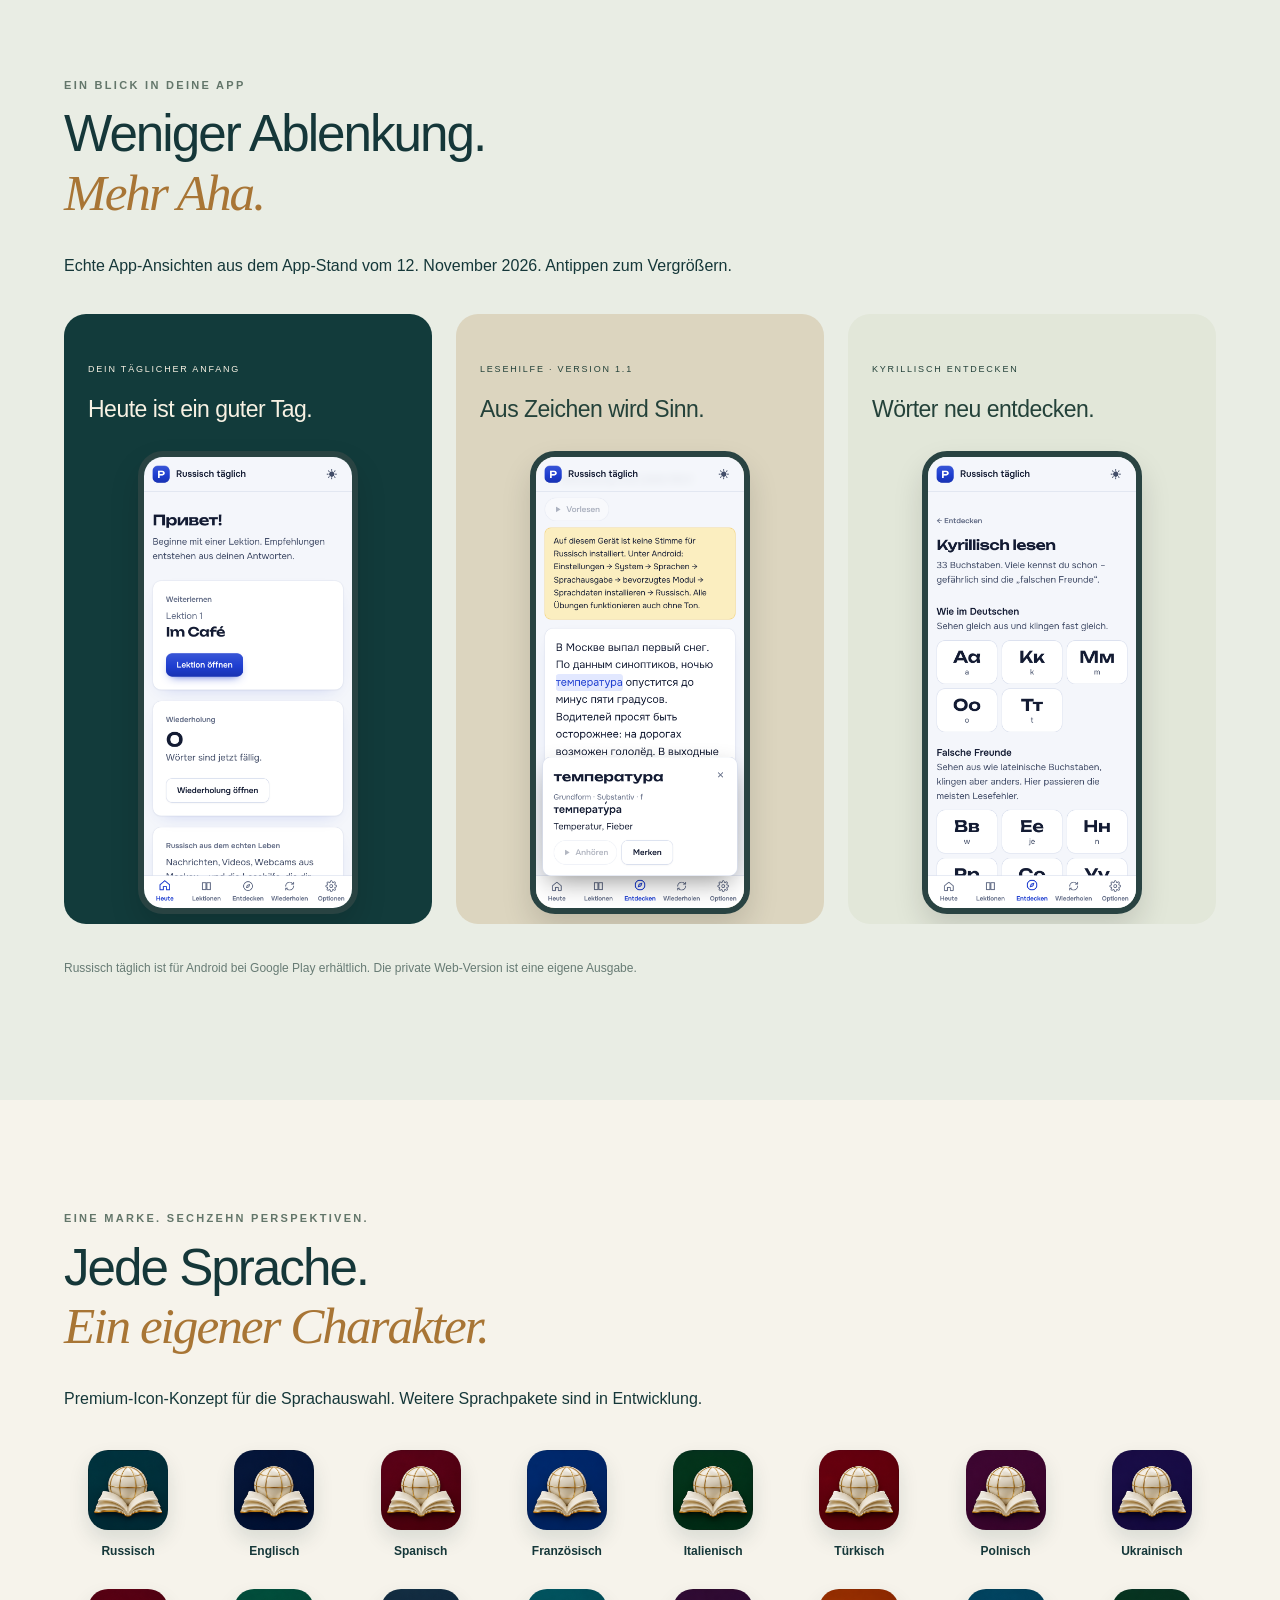
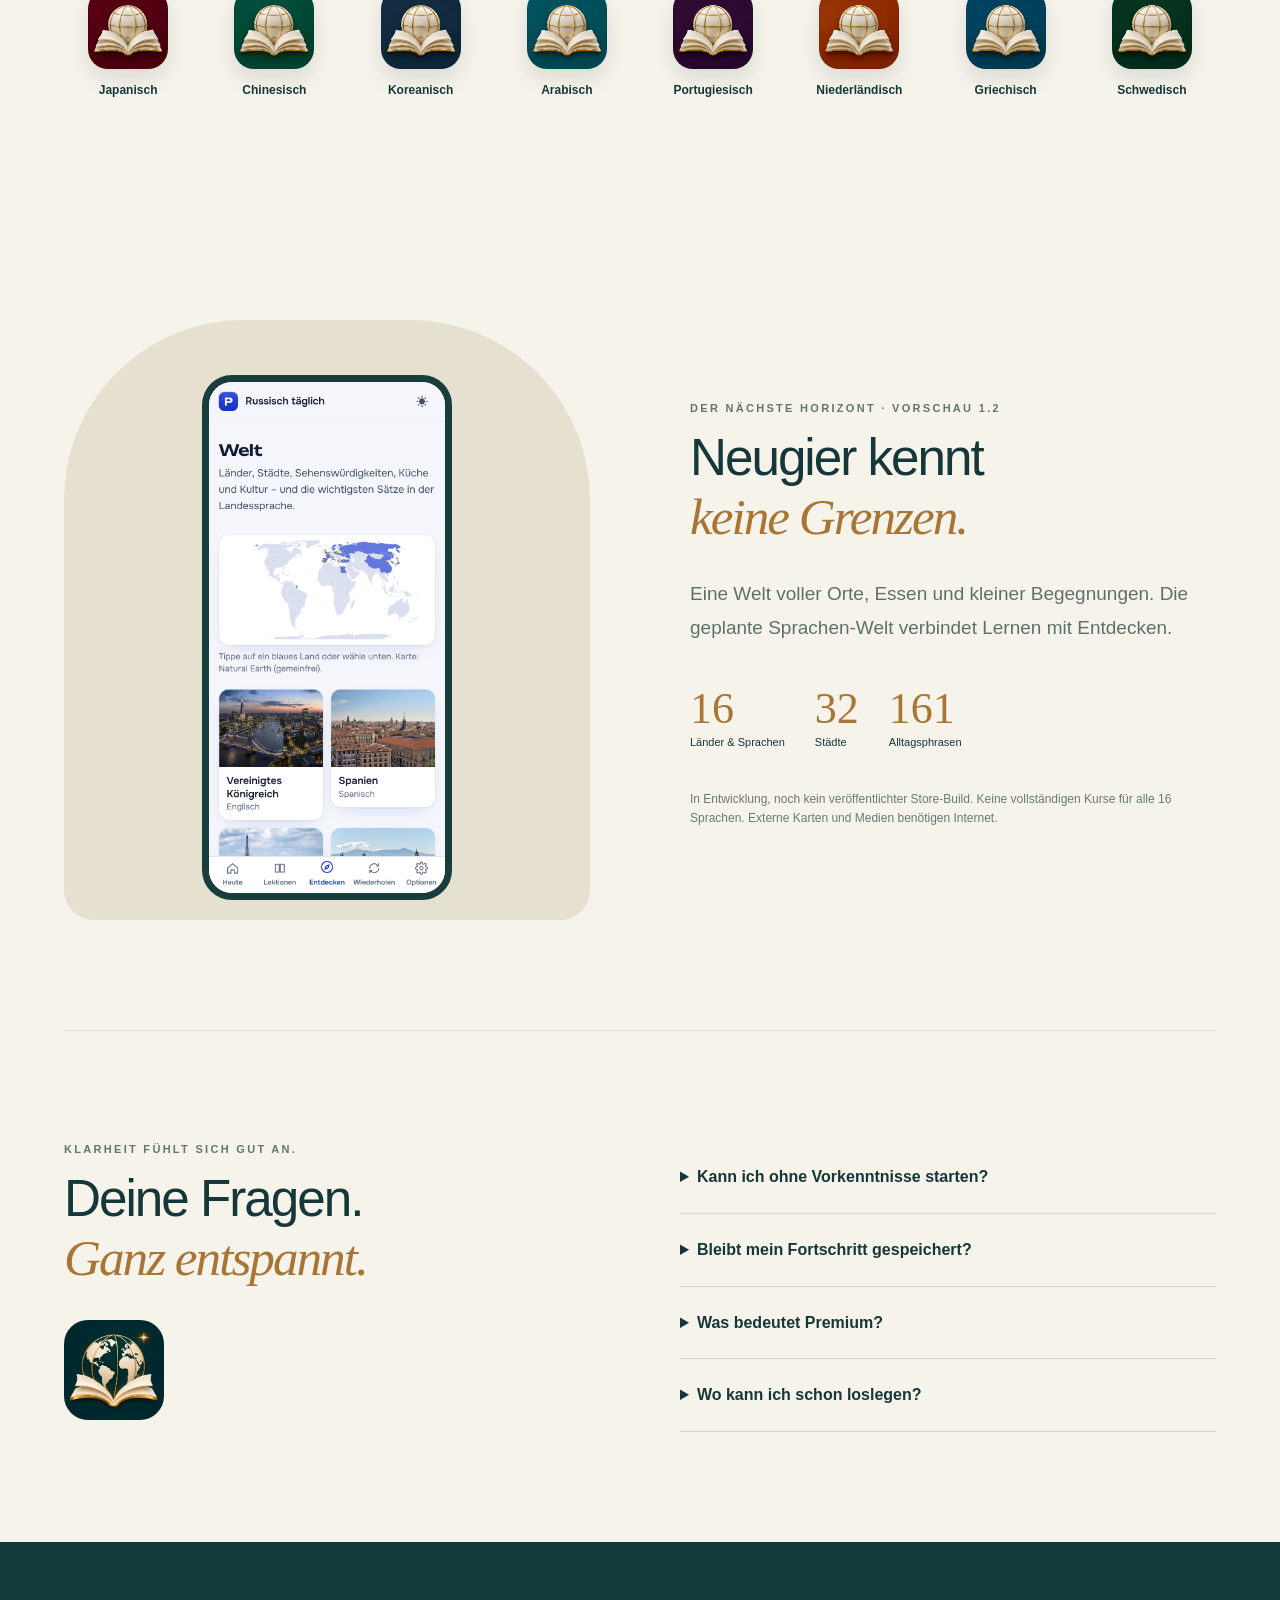
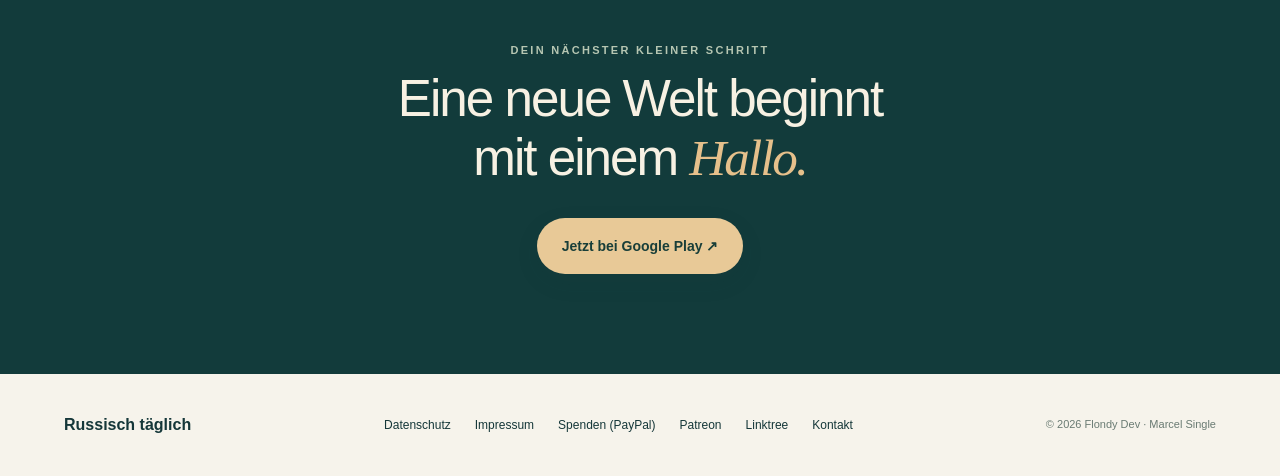
==== commit c1f2b51e: "Fußzeile: Links zu PayPal-Spende, Patreon und Linktree Co-Authored-By: Claude Opus 5.5 <noreply@anth" ====
--- a/index.html
+++ b/index.html
@@ -1 +1 @@
-<!doctype html><html lang="de"><head><meta charset="utf-8"><meta name="viewport" content="width=device-width,initial-scale=1"><title>Russisch täglich — Eine neue Welt</title><meta name="description" content="Dein Einstieg in die Sprachen-Welt. Kleine Lektionen, echte Alltagssprache."><link rel="icon" href="assets/premium-icon.png"><link rel="stylesheet" href="premium.css"><link rel="canonical" href="https://marcel-2025.github.io/Wortreise-Sprachatlas/"><meta property="og:type" content="website"><meta property="og:url" content="https://marcel-2025.github.io/Wortreise-Sprachatlas/"><meta property="og:title" content="Russisch täglich – Eine neue Welt"><meta property="og:description" content="Kleine Lektionen, echte Alltagssprache. Russisch täglich für Android bei Google Play."><meta property="og:image" content="https://marcel-2025.github.io/Wortreise-Sprachatlas/assets/today.png"><meta name="twitter:card" content="summary_large_image"></head><body><header class="wrap"><a class="brand" href="./"><img src="assets/premium-icon.png" alt="">Russisch täglich</a><nav><a href="#einblicke">Einblicke</a><a class="pill" href="https://play.google.com/store/apps/details?id=dev.flondy.russisch" target="_blank" rel="noopener">Google Play ↗</a></nav></header><main><section class="hero wrap"><div><p class="eyebrow">DEIN EINSTIEG IN DIE SPRACHEN-WELT</p><h1>Eine Sprache.<br>Eine <em>neue Welt.</em></h1><p class="lead">Verstehe dein erstes Gespräch. Entdecke neue Wörter. Und spüre, wie aus kleinen Schritten etwas Großes wird.</p><div class="actions"><a class="button" href="https://play.google.com/store/apps/details?id=dev.flondy.russisch" target="_blank" rel="noopener">Bei Google Play laden ↗</a><a href="#einblicke">App ansehen ↓</a></div><p class="micro">Für deinen Alltag. In deinem Tempo. Ohne Leistungsdruck.</p><div class="promise">01 / Hören &nbsp; &nbsp; 02 / Verstehen &nbsp; &nbsp; 03 / Selbst sagen</div></div><div class="stage"><div class="orbit"></div><span class="hello" lang="ru">Привет!<small>Hallo, neue Möglichkeiten.</small></span><img class="phone" src="assets/today.png" alt="Echte Android-App-Ansicht: Startseite"><span class="note">✦ Ein bisschen. Jeden Tag.</span></div></section><div class="trust"><div class="wrap">ANDROID-APP &nbsp; / &nbsp; Offline lernen &nbsp; / &nbsp; Kein Lernkonto &nbsp; / &nbsp; Keine Werbung</div></div><section class="wrap section"><p class="eyebrow">NICHT MEHR PAUKEN. MEHR VERSTEHEN.</p><h2>Sprache gehört ins Leben.<br><em>Nicht auf die To-do-Liste.</em></h2><div class="three"><article><b>01</b><h3>Ein Gespräch als Anfang.</h3><p>Kurze Dialoge bringen dich direkt in den Alltag. Mit deutscher Übersetzung und optionalem Audio.</p></article><article><b>02</b><h3>Ein Bild bleibt hängen.</h3><p>Wörter, Lernbilder und kleine Aufgaben verbinden Klang mit Bedeutung. Schritt für Schritt, in deinem Tempo.</p></article><article><b>03</b><h3>Ein Satz wird deiner.</h3><p>Selbst sagen, wiederholen, wiedererkennen. Die Android-App plant Wiederholungen in wachsenden Abständen ein.</p></article></div></section><section id="einblicke" class="screens section"><div class="wrap"><p class="eyebrow">EIN BLICK IN DEINE APP</p><h2>Weniger Ablenkung.<br><em>Mehr Aha.</em></h2><p>Echte App-Ansichten aus dem App-Stand vom 12. November 2026. Antippen zum Vergrößern.</p><div class="gallery"><button data-image="today"><span>DEIN TÄGLICHER ANFANG</span><h3>Heute ist ein guter Tag.</h3><img src="assets/today.png" alt="Startseite vergrößern"></button><button data-image="reader"><span>LESEHILFE · VERSION 1.1</span><h3>Aus Zeichen wird Sinn.</h3><img src="assets/reader.png" alt="Lesehilfe vergrößern"></button><button data-image="alphabet"><span>KYRILLISCH ENTDECKEN</span><h3>Wörter neu entdecken.</h3><img src="assets/alphabet.png" alt="Alphabet vergrößern"></button></div><p class="micro">Russisch täglich ist für Android bei Google Play erhältlich. Die private Web-Version ist eine eigene Ausgabe.</p></div></section><section class="wrap section future"><div class="world"><img src="assets/world.png" alt="Entwicklungsvorschau der Weltkarte" loading="lazy"></div><div><p class="eyebrow">DER NÄCHSTE HORIZONT · VORSCHAU 1.2</p><h2>Neugier kennt<br><em>keine Grenzen.</em></h2><p class="lead">Eine Welt voller Orte, Essen und kleiner Begegnungen. Die geplante Sprachen-Welt verbindet Lernen mit Entdecken.</p><div class="stats"><div><strong>16</strong>Länder & Sprachen</div><div><strong>32</strong>Städte</div><div><strong>161</strong>Alltagsphrasen</div></div><p class="micro">In Entwicklung, noch kein veröffentlichter Store-Build. Keine vollständigen Kurse für alle 16 Sprachen. Externe Karten und Medien benötigen Internet.</p></div></section><section class="wrap section faq"><div><p class="eyebrow">KLARHEIT FÜHLT SICH GUT AN.</p><h2>Deine Fragen.<br><em>Ganz entspannt.</em></h2><img class="signature" src="assets/premium-icon.png" alt="Neues App-Icon mit Buch und Weltkugel"></div><div><details><summary>Kann ich ohne Vorkenntnisse starten?</summary><p>Kurze Lektionen, deutsche Übersetzungen und der Kyrillischbereich helfen dir beim Einstieg.</p></details><details><summary>Bleibt mein Fortschritt gespeichert?</summary><p>Android speichert lokal auf dem Gerät, mit Backup-Export. Die Web-Version speichert separat im Browser. Es gibt keine automatische Konto-Synchronisierung.</p></details><details><summary>Was bedeutet Premium?</summary><p>Die Android-Ausgabe sieht 5 kostenlose von 40 Lektionen vor. Weitere Inhalte und die vollständige Lesehilfe gehören zum Premium-Konzept. Den aktuellen Preis siehst du bei Google Play. Hier auf der Website wird nichts verkauft.</p></details><details><summary>Wo kann ich schon loslegen?</summary><p>Die Android-App lädst du bei <a href="https://play.google.com/store/apps/details?id=dev.flondy.russisch" target="_blank" rel="noopener">Google Play</a>. Daneben gibt es eine <a href="https://marcels-russisch.ehhm-s.chatgpt.site/" target="_blank" rel="noopener">private Web-Lernversion</a>, für die eine Zugriffsfreigabe nötig sein kann.</p></details></div></section><section class="closing"><p class="eyebrow">DEIN NÄCHSTER KLEINER SCHRITT</p><h2>Eine neue Welt beginnt<br>mit einem <em>Hallo.</em></h2><a class="button" href="https://play.google.com/store/apps/details?id=dev.flondy.russisch" target="_blank" rel="noopener">Jetzt bei Google Play ↗</a></section></main><footer class="wrap"><b>Russisch täglich</b><div><a href="datenschutz.html">Datenschutz</a><a href="https://flondy.github.io/app-store/impressum.html">Impressum</a><a href="mailto:flondy.dev@gmail.com">Kontakt</a></div><small>© 2026 Flondy Dev · Marcel Single</small></footer><dialog id="viewer"><button id="close">Schließen ✕</button><img alt="Vergrößerte App-Ansicht"></dialog><script src="premium.js"></script></body></html>
+<!doctype html><html lang="de"><head><meta charset="utf-8"><meta name="viewport" content="width=device-width,initial-scale=1"><title>Russisch täglich — Eine neue Welt</title><meta name="description" content="Dein Einstieg in die Sprachen-Welt. Kleine Lektionen, echte Alltagssprache."><link rel="icon" href="assets/premium-icon.png"><link rel="stylesheet" href="premium.css"><link rel="canonical" href="https://marcel-2025.github.io/Wortreise-Sprachatlas/"><meta property="og:type" content="website"><meta property="og:url" content="https://marcel-2025.github.io/Wortreise-Sprachatlas/"><meta property="og:title" content="Russisch täglich – Eine neue Welt"><meta property="og:description" content="Kleine Lektionen, echte Alltagssprache. Russisch täglich für Android bei Google Play."><meta property="og:image" content="https://marcel-2025.github.io/Wortreise-Sprachatlas/assets/today.png"><meta name="twitter:card" content="summary_large_image"></head><body><header class="wrap"><a class="brand" href="./"><img src="assets/premium-icon.png" alt="">Russisch täglich</a><nav><a href="#einblicke">Einblicke</a><a class="pill" href="https://play.google.com/store/apps/details?id=dev.flondy.russisch" target="_blank" rel="noopener">Google Play ↗</a></nav></header><main><section class="hero wrap"><div><p class="eyebrow">DEIN EINSTIEG IN DIE SPRACHEN-WELT</p><h1>Eine Sprache.<br>Eine <em>neue Welt.</em></h1><p class="lead">Verstehe dein erstes Gespräch. Entdecke neue Wörter. Und spüre, wie aus kleinen Schritten etwas Großes wird.</p><div class="actions"><a class="button" href="https://play.google.com/store/apps/details?id=dev.flondy.russisch" target="_blank" rel="noopener">Bei Google Play laden ↗</a><a href="#einblicke">App ansehen ↓</a></div><p class="micro">Für deinen Alltag. In deinem Tempo. Ohne Leistungsdruck.</p><div class="promise">01 / Hören &nbsp; &nbsp; 02 / Verstehen &nbsp; &nbsp; 03 / Selbst sagen</div></div><div class="stage"><div class="orbit"></div><span class="hello" lang="ru">Привет!<small>Hallo, neue Möglichkeiten.</small></span><img class="phone" src="assets/today.png" alt="Echte Android-App-Ansicht: Startseite"><span class="note">✦ Ein bisschen. Jeden Tag.</span></div></section><div class="trust"><div class="wrap">ANDROID-APP &nbsp; / &nbsp; Offline lernen &nbsp; / &nbsp; Kein Lernkonto &nbsp; / &nbsp; Keine Werbung</div></div><section class="wrap section"><p class="eyebrow">NICHT MEHR PAUKEN. MEHR VERSTEHEN.</p><h2>Sprache gehört ins Leben.<br><em>Nicht auf die To-do-Liste.</em></h2><div class="three"><article><b>01</b><h3>Ein Gespräch als Anfang.</h3><p>Kurze Dialoge bringen dich direkt in den Alltag. Mit deutscher Übersetzung und optionalem Audio.</p></article><article><b>02</b><h3>Ein Bild bleibt hängen.</h3><p>Wörter, Lernbilder und kleine Aufgaben verbinden Klang mit Bedeutung. Schritt für Schritt, in deinem Tempo.</p></article><article><b>03</b><h3>Ein Satz wird deiner.</h3><p>Selbst sagen, wiederholen, wiedererkennen. Die Android-App plant Wiederholungen in wachsenden Abständen ein.</p></article></div></section><section id="einblicke" class="screens section"><div class="wrap"><p class="eyebrow">EIN BLICK IN DEINE APP</p><h2>Weniger Ablenkung.<br><em>Mehr Aha.</em></h2><p>Echte App-Ansichten aus dem App-Stand vom 12. November 2026. Antippen zum Vergrößern.</p><div class="gallery"><button data-image="today"><span>DEIN TÄGLICHER ANFANG</span><h3>Heute ist ein guter Tag.</h3><img src="assets/today.png" alt="Startseite vergrößern"></button><button data-image="reader"><span>LESEHILFE · VERSION 1.1</span><h3>Aus Zeichen wird Sinn.</h3><img src="assets/reader.png" alt="Lesehilfe vergrößern"></button><button data-image="alphabet"><span>KYRILLISCH ENTDECKEN</span><h3>Wörter neu entdecken.</h3><img src="assets/alphabet.png" alt="Alphabet vergrößern"></button></div><p class="micro">Russisch täglich ist für Android bei Google Play erhältlich. Die private Web-Version ist eine eigene Ausgabe.</p></div></section><section class="wrap section future"><div class="world"><img src="assets/world.png" alt="Entwicklungsvorschau der Weltkarte" loading="lazy"></div><div><p class="eyebrow">DER NÄCHSTE HORIZONT · VORSCHAU 1.2</p><h2>Neugier kennt<br><em>keine Grenzen.</em></h2><p class="lead">Eine Welt voller Orte, Essen und kleiner Begegnungen. Die geplante Sprachen-Welt verbindet Lernen mit Entdecken.</p><div class="stats"><div><strong>16</strong>Länder & Sprachen</div><div><strong>32</strong>Städte</div><div><strong>161</strong>Alltagsphrasen</div></div><p class="micro">In Entwicklung, noch kein veröffentlichter Store-Build. Keine vollständigen Kurse für alle 16 Sprachen. Externe Karten und Medien benötigen Internet.</p></div></section><section class="wrap section faq"><div><p class="eyebrow">KLARHEIT FÜHLT SICH GUT AN.</p><h2>Deine Fragen.<br><em>Ganz entspannt.</em></h2><img class="signature" src="assets/premium-icon.png" alt="Neues App-Icon mit Buch und Weltkugel"></div><div><details><summary>Kann ich ohne Vorkenntnisse starten?</summary><p>Kurze Lektionen, deutsche Übersetzungen und der Kyrillischbereich helfen dir beim Einstieg.</p></details><details><summary>Bleibt mein Fortschritt gespeichert?</summary><p>Android speichert lokal auf dem Gerät, mit Backup-Export. Die Web-Version speichert separat im Browser. Es gibt keine automatische Konto-Synchronisierung.</p></details><details><summary>Was bedeutet Premium?</summary><p>Die Android-Ausgabe sieht 5 kostenlose von 40 Lektionen vor. Weitere Inhalte und die vollständige Lesehilfe gehören zum Premium-Konzept. Den aktuellen Preis siehst du bei Google Play. Hier auf der Website wird nichts verkauft.</p></details><details><summary>Wo kann ich schon loslegen?</summary><p>Die Android-App lädst du bei <a href="https://play.google.com/store/apps/details?id=dev.flondy.russisch" target="_blank" rel="noopener">Google Play</a>. Daneben gibt es eine <a href="https://marcels-russisch.ehhm-s.chatgpt.site/" target="_blank" rel="noopener">private Web-Lernversion</a>, für die eine Zugriffsfreigabe nötig sein kann.</p></details></div></section><section class="closing"><p class="eyebrow">DEIN NÄCHSTER KLEINER SCHRITT</p><h2>Eine neue Welt beginnt<br>mit einem <em>Hallo.</em></h2><a class="button" href="https://play.google.com/store/apps/details?id=dev.flondy.russisch" target="_blank" rel="noopener">Jetzt bei Google Play ↗</a></section></main><footer class="wrap"><b>Russisch täglich</b><div><a href="datenschutz.html">Datenschutz</a><a href="https://flondy.github.io/app-store/impressum.html">Impressum</a><a href="https://www.paypal.com/paypalme/MSingle72" target="_blank" rel="noopener">Spenden (PayPal)</a><a href="https://www.patreon.com/cw/Flondy" target="_blank" rel="noopener">Patreon</a><a href="https://linktr.ee/flondy" target="_blank" rel="noopener">Linktree</a><a href="mailto:flondy.dev@gmail.com">Kontakt</a></div><small>© 2026 Flondy Dev · Marcel Single</small></footer><dialog id="viewer"><button id="close">Schließen ✕</button><img alt="Vergrößerte App-Ansicht"></dialog><script src="premium.js"></script></body></html>
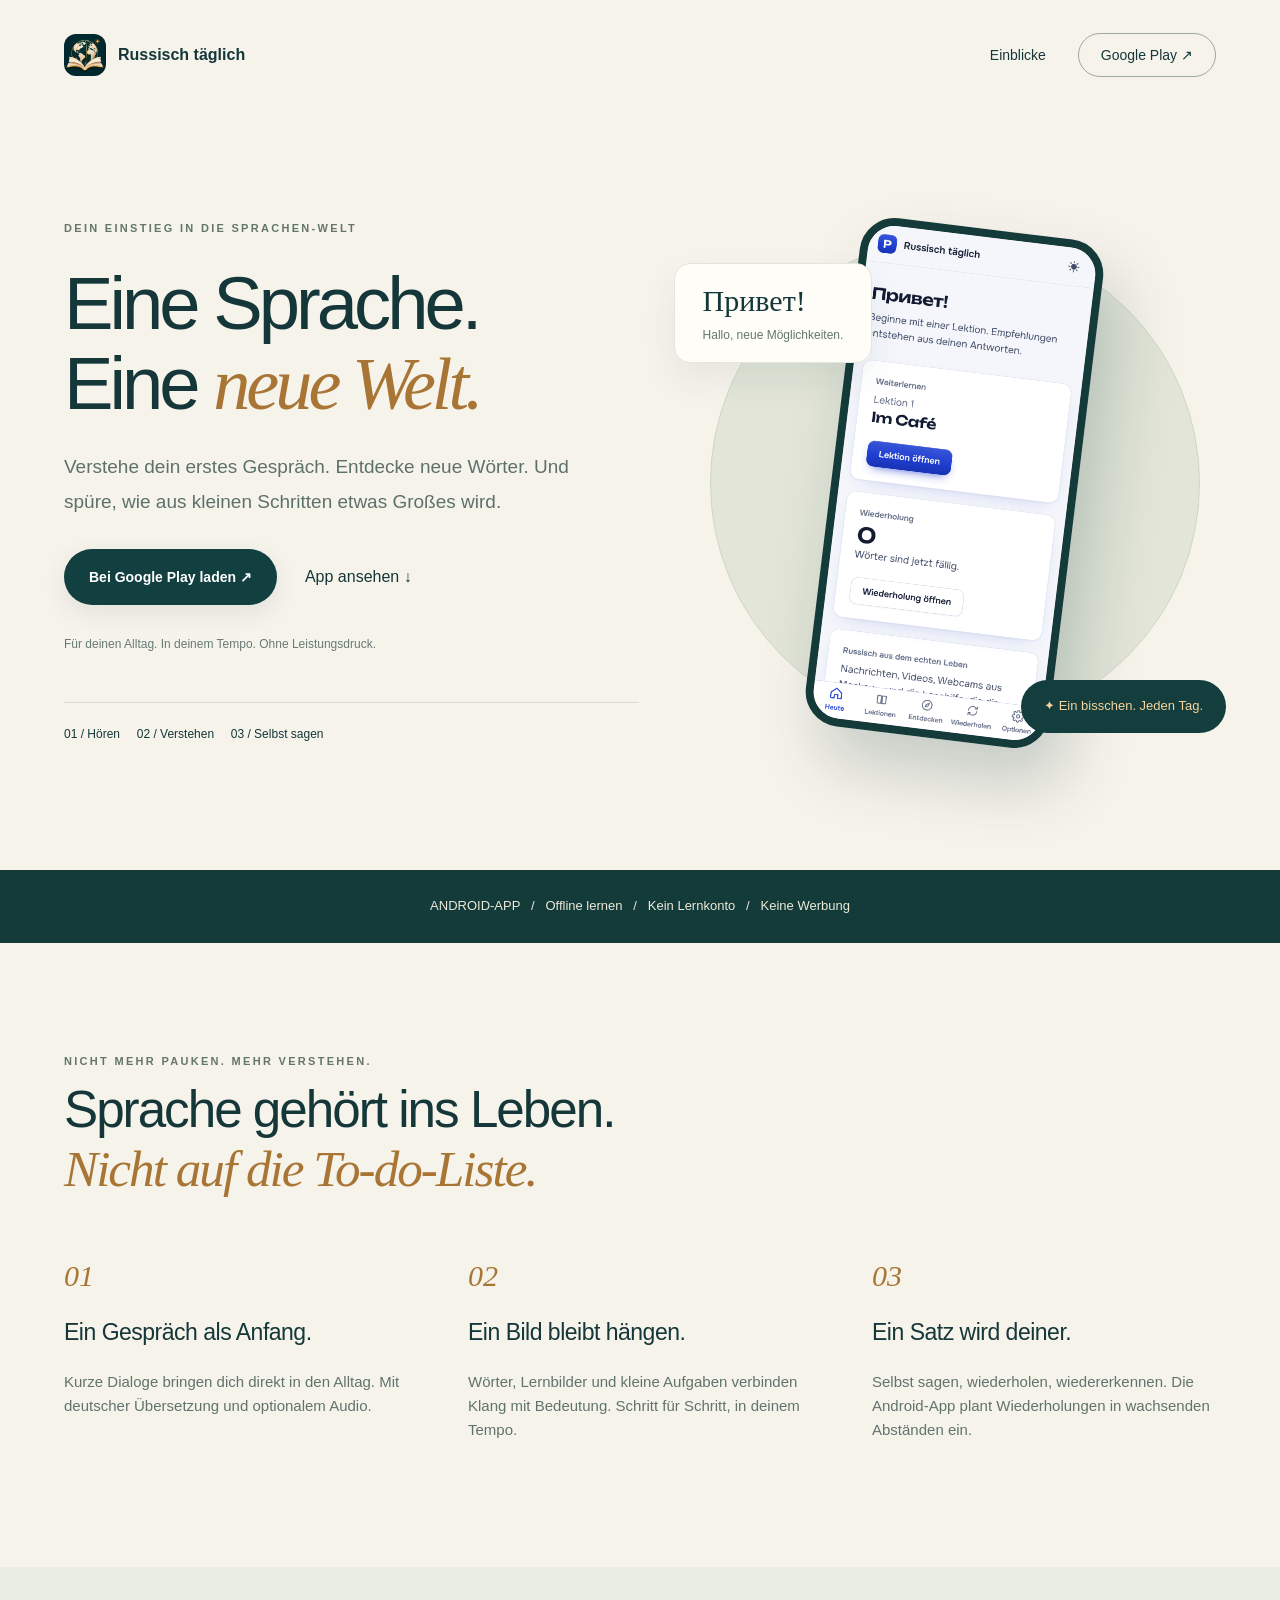
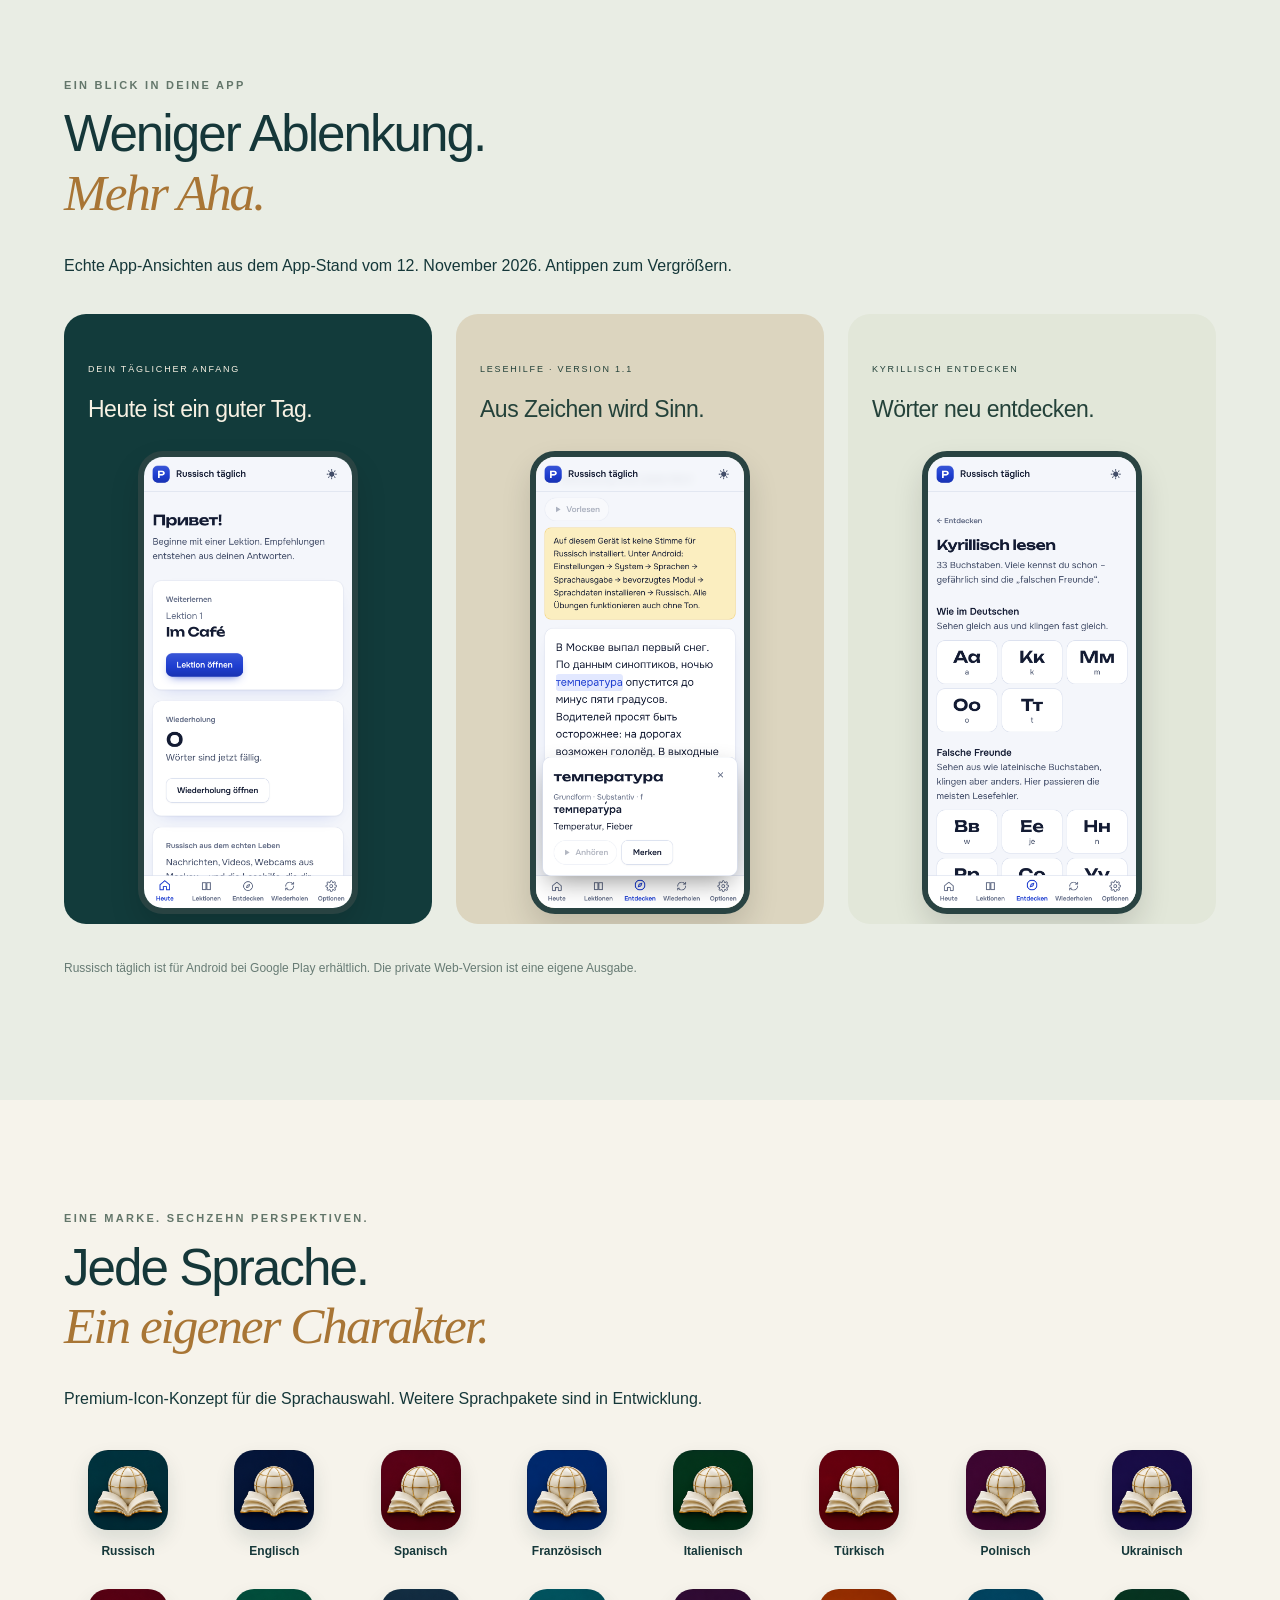
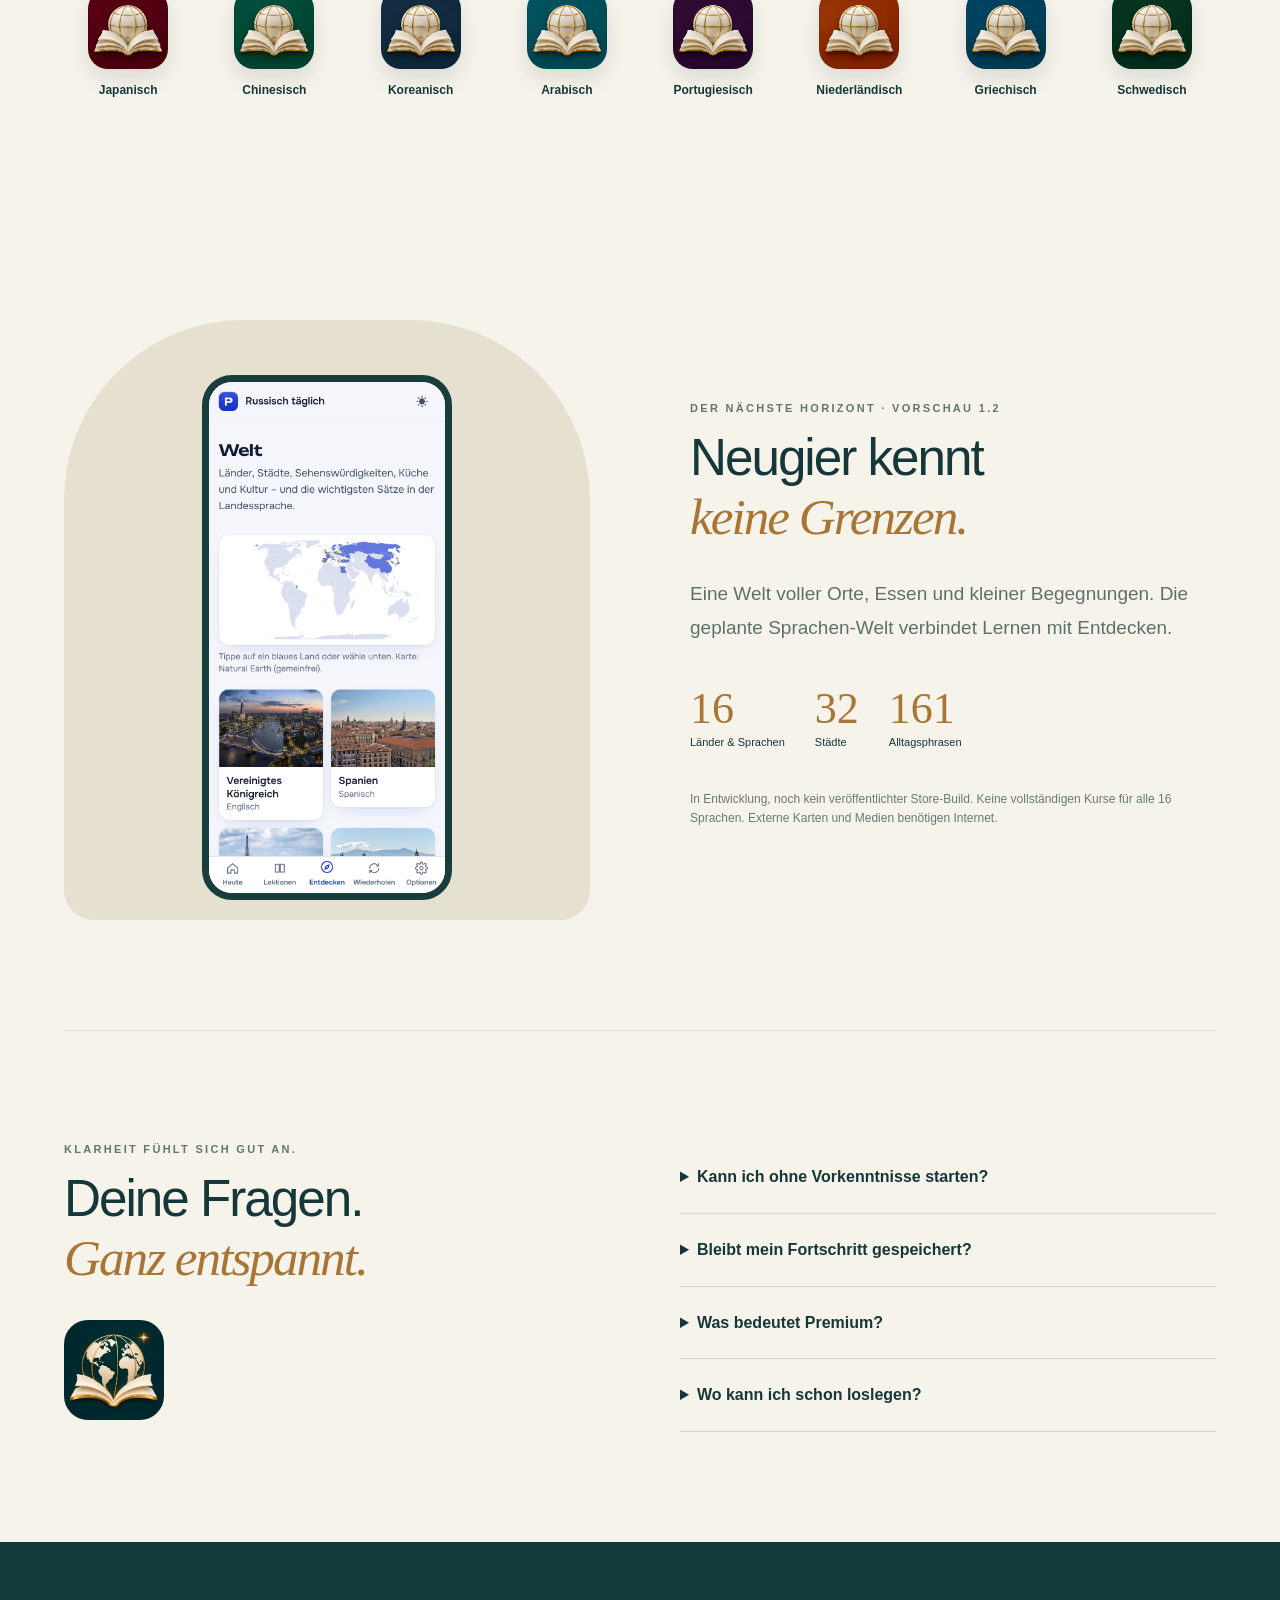
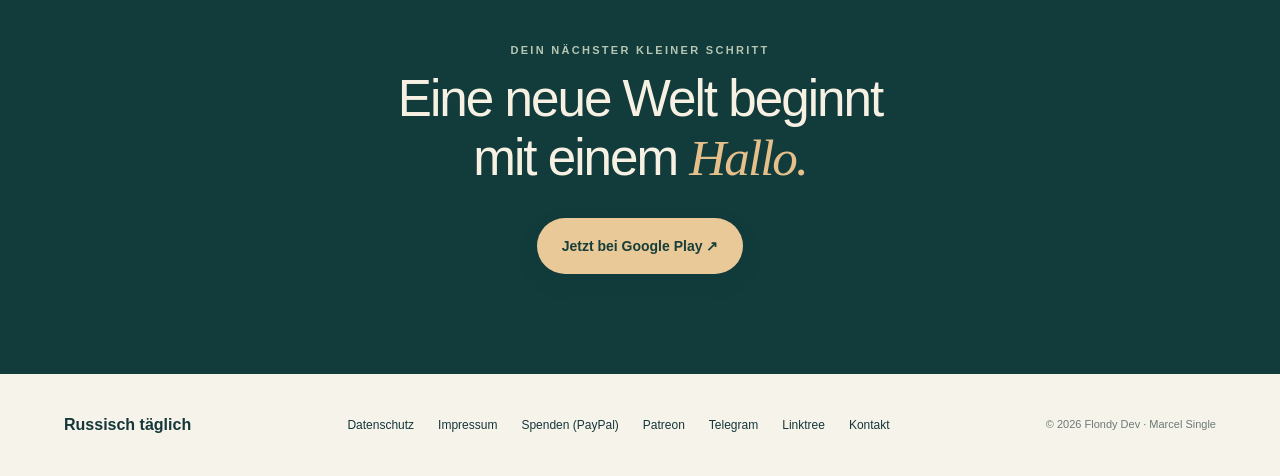
==== commit e18c82ca: "Fußzeile: Telegram-Link Co-Authored-By: Claude Opus 5.5 <noreply@anthropic.com> Claude-Session: http" ====
--- a/index.html
+++ b/index.html
@@ -1 +1 @@
-<!doctype html><html lang="de"><head><meta charset="utf-8"><meta name="viewport" content="width=device-width,initial-scale=1"><title>Russisch täglich — Eine neue Welt</title><meta name="description" content="Dein Einstieg in die Sprachen-Welt. Kleine Lektionen, echte Alltagssprache."><link rel="icon" href="assets/premium-icon.png"><link rel="stylesheet" href="premium.css"><link rel="canonical" href="https://marcel-2025.github.io/Wortreise-Sprachatlas/"><meta property="og:type" content="website"><meta property="og:url" content="https://marcel-2025.github.io/Wortreise-Sprachatlas/"><meta property="og:title" content="Russisch täglich – Eine neue Welt"><meta property="og:description" content="Kleine Lektionen, echte Alltagssprache. Russisch täglich für Android bei Google Play."><meta property="og:image" content="https://marcel-2025.github.io/Wortreise-Sprachatlas/assets/today.png"><meta name="twitter:card" content="summary_large_image"></head><body><header class="wrap"><a class="brand" href="./"><img src="assets/premium-icon.png" alt="">Russisch täglich</a><nav><a href="#einblicke">Einblicke</a><a class="pill" href="https://play.google.com/store/apps/details?id=dev.flondy.russisch" target="_blank" rel="noopener">Google Play ↗</a></nav></header><main><section class="hero wrap"><div><p class="eyebrow">DEIN EINSTIEG IN DIE SPRACHEN-WELT</p><h1>Eine Sprache.<br>Eine <em>neue Welt.</em></h1><p class="lead">Verstehe dein erstes Gespräch. Entdecke neue Wörter. Und spüre, wie aus kleinen Schritten etwas Großes wird.</p><div class="actions"><a class="button" href="https://play.google.com/store/apps/details?id=dev.flondy.russisch" target="_blank" rel="noopener">Bei Google Play laden ↗</a><a href="#einblicke">App ansehen ↓</a></div><p class="micro">Für deinen Alltag. In deinem Tempo. Ohne Leistungsdruck.</p><div class="promise">01 / Hören &nbsp; &nbsp; 02 / Verstehen &nbsp; &nbsp; 03 / Selbst sagen</div></div><div class="stage"><div class="orbit"></div><span class="hello" lang="ru">Привет!<small>Hallo, neue Möglichkeiten.</small></span><img class="phone" src="assets/today.png" alt="Echte Android-App-Ansicht: Startseite"><span class="note">✦ Ein bisschen. Jeden Tag.</span></div></section><div class="trust"><div class="wrap">ANDROID-APP &nbsp; / &nbsp; Offline lernen &nbsp; / &nbsp; Kein Lernkonto &nbsp; / &nbsp; Keine Werbung</div></div><section class="wrap section"><p class="eyebrow">NICHT MEHR PAUKEN. MEHR VERSTEHEN.</p><h2>Sprache gehört ins Leben.<br><em>Nicht auf die To-do-Liste.</em></h2><div class="three"><article><b>01</b><h3>Ein Gespräch als Anfang.</h3><p>Kurze Dialoge bringen dich direkt in den Alltag. Mit deutscher Übersetzung und optionalem Audio.</p></article><article><b>02</b><h3>Ein Bild bleibt hängen.</h3><p>Wörter, Lernbilder und kleine Aufgaben verbinden Klang mit Bedeutung. Schritt für Schritt, in deinem Tempo.</p></article><article><b>03</b><h3>Ein Satz wird deiner.</h3><p>Selbst sagen, wiederholen, wiedererkennen. Die Android-App plant Wiederholungen in wachsenden Abständen ein.</p></article></div></section><section id="einblicke" class="screens section"><div class="wrap"><p class="eyebrow">EIN BLICK IN DEINE APP</p><h2>Weniger Ablenkung.<br><em>Mehr Aha.</em></h2><p>Echte App-Ansichten aus dem App-Stand vom 12. November 2026. Antippen zum Vergrößern.</p><div class="gallery"><button data-image="today"><span>DEIN TÄGLICHER ANFANG</span><h3>Heute ist ein guter Tag.</h3><img src="assets/today.png" alt="Startseite vergrößern"></button><button data-image="reader"><span>LESEHILFE · VERSION 1.1</span><h3>Aus Zeichen wird Sinn.</h3><img src="assets/reader.png" alt="Lesehilfe vergrößern"></button><button data-image="alphabet"><span>KYRILLISCH ENTDECKEN</span><h3>Wörter neu entdecken.</h3><img src="assets/alphabet.png" alt="Alphabet vergrößern"></button></div><p class="micro">Russisch täglich ist für Android bei Google Play erhältlich. Die private Web-Version ist eine eigene Ausgabe.</p></div></section><section class="wrap section future"><div class="world"><img src="assets/world.png" alt="Entwicklungsvorschau der Weltkarte" loading="lazy"></div><div><p class="eyebrow">DER NÄCHSTE HORIZONT · VORSCHAU 1.2</p><h2>Neugier kennt<br><em>keine Grenzen.</em></h2><p class="lead">Eine Welt voller Orte, Essen und kleiner Begegnungen. Die geplante Sprachen-Welt verbindet Lernen mit Entdecken.</p><div class="stats"><div><strong>16</strong>Länder & Sprachen</div><div><strong>32</strong>Städte</div><div><strong>161</strong>Alltagsphrasen</div></div><p class="micro">In Entwicklung, noch kein veröffentlichter Store-Build. Keine vollständigen Kurse für alle 16 Sprachen. Externe Karten und Medien benötigen Internet.</p></div></section><section class="wrap section faq"><div><p class="eyebrow">KLARHEIT FÜHLT SICH GUT AN.</p><h2>Deine Fragen.<br><em>Ganz entspannt.</em></h2><img class="signature" src="assets/premium-icon.png" alt="Neues App-Icon mit Buch und Weltkugel"></div><div><details><summary>Kann ich ohne Vorkenntnisse starten?</summary><p>Kurze Lektionen, deutsche Übersetzungen und der Kyrillischbereich helfen dir beim Einstieg.</p></details><details><summary>Bleibt mein Fortschritt gespeichert?</summary><p>Android speichert lokal auf dem Gerät, mit Backup-Export. Die Web-Version speichert separat im Browser. Es gibt keine automatische Konto-Synchronisierung.</p></details><details><summary>Was bedeutet Premium?</summary><p>Die Android-Ausgabe sieht 5 kostenlose von 40 Lektionen vor. Weitere Inhalte und die vollständige Lesehilfe gehören zum Premium-Konzept. Den aktuellen Preis siehst du bei Google Play. Hier auf der Website wird nichts verkauft.</p></details><details><summary>Wo kann ich schon loslegen?</summary><p>Die Android-App lädst du bei <a href="https://play.google.com/store/apps/details?id=dev.flondy.russisch" target="_blank" rel="noopener">Google Play</a>. Daneben gibt es eine <a href="https://marcels-russisch.ehhm-s.chatgpt.site/" target="_blank" rel="noopener">private Web-Lernversion</a>, für die eine Zugriffsfreigabe nötig sein kann.</p></details></div></section><section class="closing"><p class="eyebrow">DEIN NÄCHSTER KLEINER SCHRITT</p><h2>Eine neue Welt beginnt<br>mit einem <em>Hallo.</em></h2><a class="button" href="https://play.google.com/store/apps/details?id=dev.flondy.russisch" target="_blank" rel="noopener">Jetzt bei Google Play ↗</a></section></main><footer class="wrap"><b>Russisch täglich</b><div><a href="datenschutz.html">Datenschutz</a><a href="https://flondy.github.io/app-store/impressum.html">Impressum</a><a href="https://www.paypal.com/paypalme/MSingle72" target="_blank" rel="noopener">Spenden (PayPal)</a><a href="https://www.patreon.com/cw/Flondy" target="_blank" rel="noopener">Patreon</a><a href="https://linktr.ee/flondy" target="_blank" rel="noopener">Linktree</a><a href="mailto:flondy.dev@gmail.com">Kontakt</a></div><small>© 2026 Flondy Dev · Marcel Single</small></footer><dialog id="viewer"><button id="close">Schließen ✕</button><img alt="Vergrößerte App-Ansicht"></dialog><script src="premium.js"></script></body></html>
+<!doctype html><html lang="de"><head><meta charset="utf-8"><meta name="viewport" content="width=device-width,initial-scale=1"><title>Russisch täglich — Eine neue Welt</title><meta name="description" content="Dein Einstieg in die Sprachen-Welt. Kleine Lektionen, echte Alltagssprache."><link rel="icon" href="assets/premium-icon.png"><link rel="stylesheet" href="premium.css"><link rel="canonical" href="https://marcel-2025.github.io/Wortreise-Sprachatlas/"><meta property="og:type" content="website"><meta property="og:url" content="https://marcel-2025.github.io/Wortreise-Sprachatlas/"><meta property="og:title" content="Russisch täglich – Eine neue Welt"><meta property="og:description" content="Kleine Lektionen, echte Alltagssprache. Russisch täglich für Android bei Google Play."><meta property="og:image" content="https://marcel-2025.github.io/Wortreise-Sprachatlas/assets/today.png"><meta name="twitter:card" content="summary_large_image"></head><body><header class="wrap"><a class="brand" href="./"><img src="assets/premium-icon.png" alt="">Russisch täglich</a><nav><a href="#einblicke">Einblicke</a><a class="pill" href="https://play.google.com/store/apps/details?id=dev.flondy.russisch" target="_blank" rel="noopener">Google Play ↗</a></nav></header><main><section class="hero wrap"><div><p class="eyebrow">DEIN EINSTIEG IN DIE SPRACHEN-WELT</p><h1>Eine Sprache.<br>Eine <em>neue Welt.</em></h1><p class="lead">Verstehe dein erstes Gespräch. Entdecke neue Wörter. Und spüre, wie aus kleinen Schritten etwas Großes wird.</p><div class="actions"><a class="button" href="https://play.google.com/store/apps/details?id=dev.flondy.russisch" target="_blank" rel="noopener">Bei Google Play laden ↗</a><a href="#einblicke">App ansehen ↓</a></div><p class="micro">Für deinen Alltag. In deinem Tempo. Ohne Leistungsdruck.</p><div class="promise">01 / Hören &nbsp; &nbsp; 02 / Verstehen &nbsp; &nbsp; 03 / Selbst sagen</div></div><div class="stage"><div class="orbit"></div><span class="hello" lang="ru">Привет!<small>Hallo, neue Möglichkeiten.</small></span><img class="phone" src="assets/today.png" alt="Echte Android-App-Ansicht: Startseite"><span class="note">✦ Ein bisschen. Jeden Tag.</span></div></section><div class="trust"><div class="wrap">ANDROID-APP &nbsp; / &nbsp; Offline lernen &nbsp; / &nbsp; Kein Lernkonto &nbsp; / &nbsp; Keine Werbung</div></div><section class="wrap section"><p class="eyebrow">NICHT MEHR PAUKEN. MEHR VERSTEHEN.</p><h2>Sprache gehört ins Leben.<br><em>Nicht auf die To-do-Liste.</em></h2><div class="three"><article><b>01</b><h3>Ein Gespräch als Anfang.</h3><p>Kurze Dialoge bringen dich direkt in den Alltag. Mit deutscher Übersetzung und optionalem Audio.</p></article><article><b>02</b><h3>Ein Bild bleibt hängen.</h3><p>Wörter, Lernbilder und kleine Aufgaben verbinden Klang mit Bedeutung. Schritt für Schritt, in deinem Tempo.</p></article><article><b>03</b><h3>Ein Satz wird deiner.</h3><p>Selbst sagen, wiederholen, wiedererkennen. Die Android-App plant Wiederholungen in wachsenden Abständen ein.</p></article></div></section><section id="einblicke" class="screens section"><div class="wrap"><p class="eyebrow">EIN BLICK IN DEINE APP</p><h2>Weniger Ablenkung.<br><em>Mehr Aha.</em></h2><p>Echte App-Ansichten aus dem App-Stand vom 12. November 2026. Antippen zum Vergrößern.</p><div class="gallery"><button data-image="today"><span>DEIN TÄGLICHER ANFANG</span><h3>Heute ist ein guter Tag.</h3><img src="assets/today.png" alt="Startseite vergrößern"></button><button data-image="reader"><span>LESEHILFE · VERSION 1.1</span><h3>Aus Zeichen wird Sinn.</h3><img src="assets/reader.png" alt="Lesehilfe vergrößern"></button><button data-image="alphabet"><span>KYRILLISCH ENTDECKEN</span><h3>Wörter neu entdecken.</h3><img src="assets/alphabet.png" alt="Alphabet vergrößern"></button></div><p class="micro">Russisch täglich ist für Android bei Google Play erhältlich. Die private Web-Version ist eine eigene Ausgabe.</p></div></section><section class="wrap section future"><div class="world"><img src="assets/world.png" alt="Entwicklungsvorschau der Weltkarte" loading="lazy"></div><div><p class="eyebrow">DER NÄCHSTE HORIZONT · VORSCHAU 1.2</p><h2>Neugier kennt<br><em>keine Grenzen.</em></h2><p class="lead">Eine Welt voller Orte, Essen und kleiner Begegnungen. Die geplante Sprachen-Welt verbindet Lernen mit Entdecken.</p><div class="stats"><div><strong>16</strong>Länder & Sprachen</div><div><strong>32</strong>Städte</div><div><strong>161</strong>Alltagsphrasen</div></div><p class="micro">In Entwicklung, noch kein veröffentlichter Store-Build. Keine vollständigen Kurse für alle 16 Sprachen. Externe Karten und Medien benötigen Internet.</p></div></section><section class="wrap section faq"><div><p class="eyebrow">KLARHEIT FÜHLT SICH GUT AN.</p><h2>Deine Fragen.<br><em>Ganz entspannt.</em></h2><img class="signature" src="assets/premium-icon.png" alt="Neues App-Icon mit Buch und Weltkugel"></div><div><details><summary>Kann ich ohne Vorkenntnisse starten?</summary><p>Kurze Lektionen, deutsche Übersetzungen und der Kyrillischbereich helfen dir beim Einstieg.</p></details><details><summary>Bleibt mein Fortschritt gespeichert?</summary><p>Android speichert lokal auf dem Gerät, mit Backup-Export. Die Web-Version speichert separat im Browser. Es gibt keine automatische Konto-Synchronisierung.</p></details><details><summary>Was bedeutet Premium?</summary><p>Die Android-Ausgabe sieht 5 kostenlose von 40 Lektionen vor. Weitere Inhalte und die vollständige Lesehilfe gehören zum Premium-Konzept. Den aktuellen Preis siehst du bei Google Play. Hier auf der Website wird nichts verkauft.</p></details><details><summary>Wo kann ich schon loslegen?</summary><p>Die Android-App lädst du bei <a href="https://play.google.com/store/apps/details?id=dev.flondy.russisch" target="_blank" rel="noopener">Google Play</a>. Daneben gibt es eine <a href="https://marcels-russisch.ehhm-s.chatgpt.site/" target="_blank" rel="noopener">private Web-Lernversion</a>, für die eine Zugriffsfreigabe nötig sein kann.</p></details></div></section><section class="closing"><p class="eyebrow">DEIN NÄCHSTER KLEINER SCHRITT</p><h2>Eine neue Welt beginnt<br>mit einem <em>Hallo.</em></h2><a class="button" href="https://play.google.com/store/apps/details?id=dev.flondy.russisch" target="_blank" rel="noopener">Jetzt bei Google Play ↗</a></section></main><footer class="wrap"><b>Russisch täglich</b><div><a href="datenschutz.html">Datenschutz</a><a href="https://flondy.github.io/app-store/impressum.html">Impressum</a><a href="https://www.paypal.com/paypalme/MSingle72" target="_blank" rel="noopener">Spenden (PayPal)</a><a href="https://www.patreon.com/cw/Flondy" target="_blank" rel="noopener">Patreon</a><a href="https://t.me/Flondy" target="_blank" rel="noopener">Telegram</a><a href="https://linktr.ee/flondy" target="_blank" rel="noopener">Linktree</a><a href="mailto:flondy.dev@gmail.com">Kontakt</a></div><small>© 2026 Flondy Dev · Marcel Single</small></footer><dialog id="viewer"><button id="close">Schließen ✕</button><img alt="Vergrößerte App-Ansicht"></dialog><script src="premium.js"></script></body></html>
